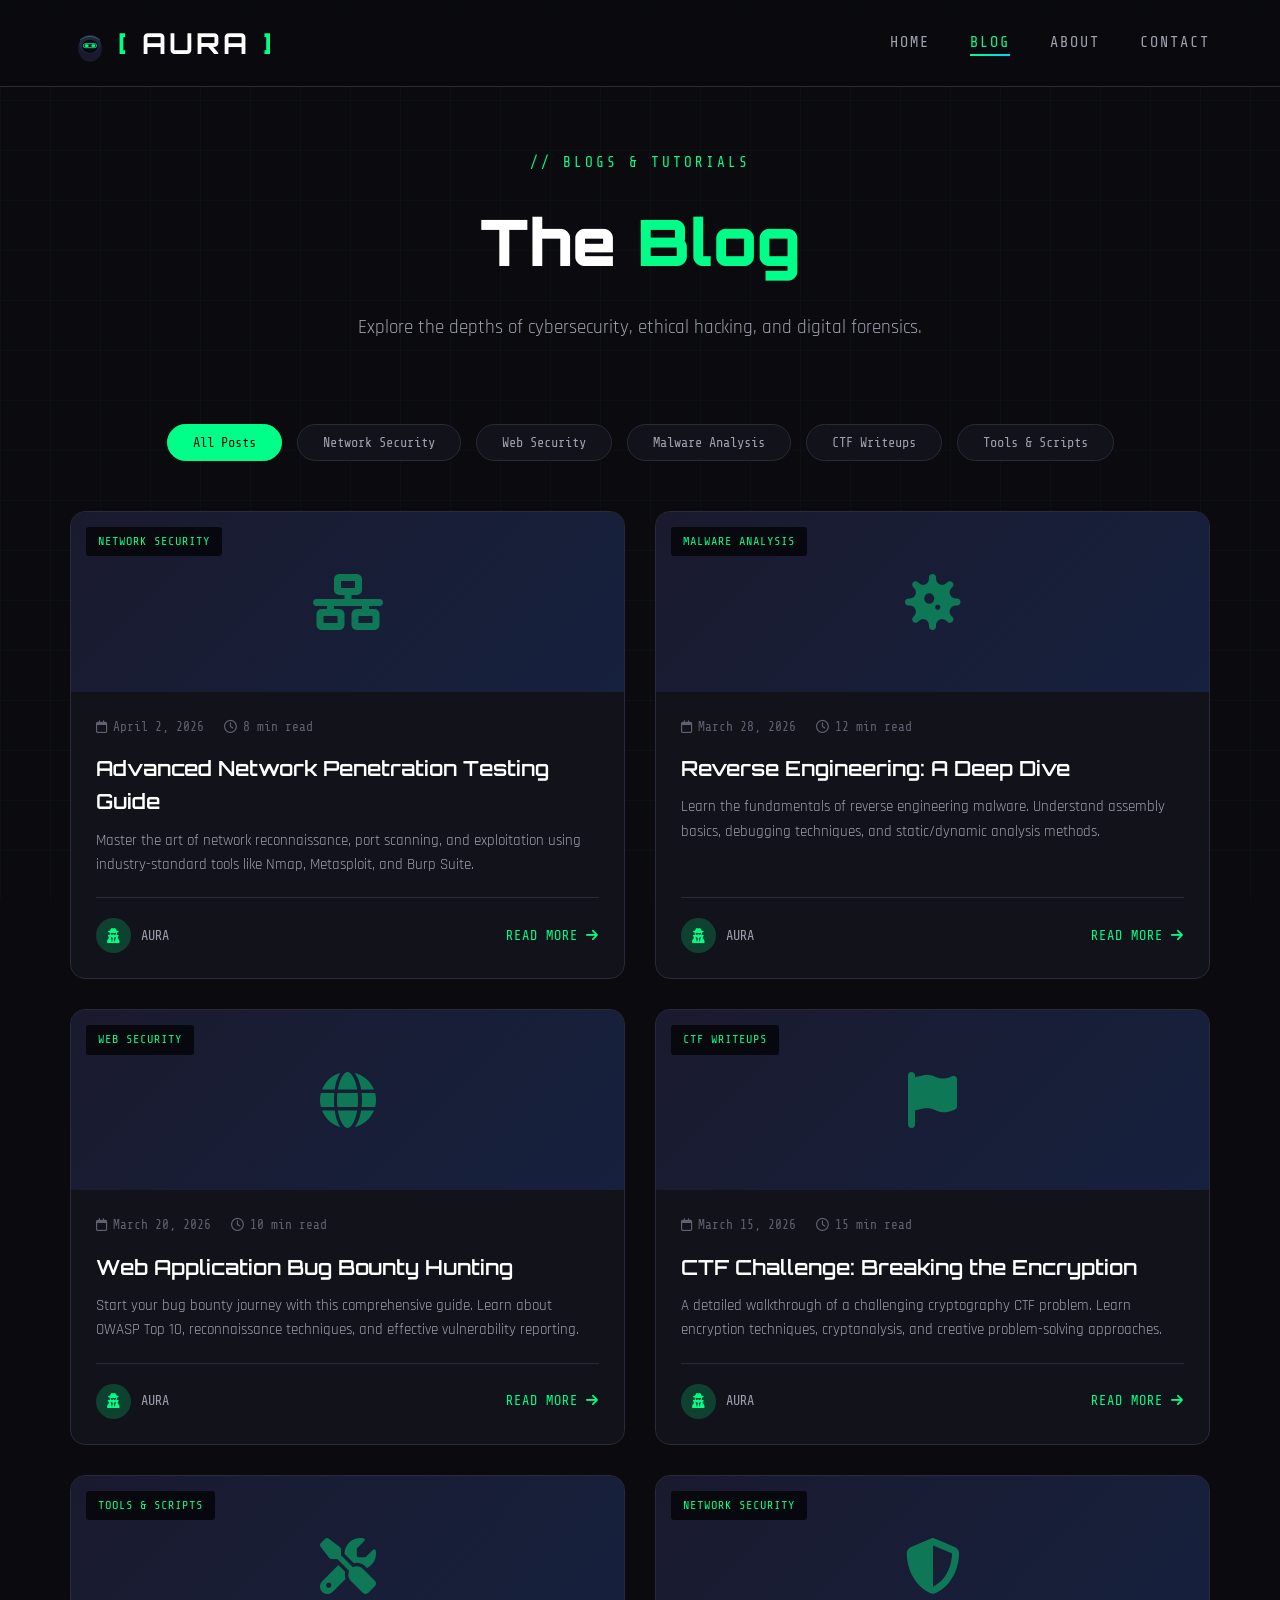
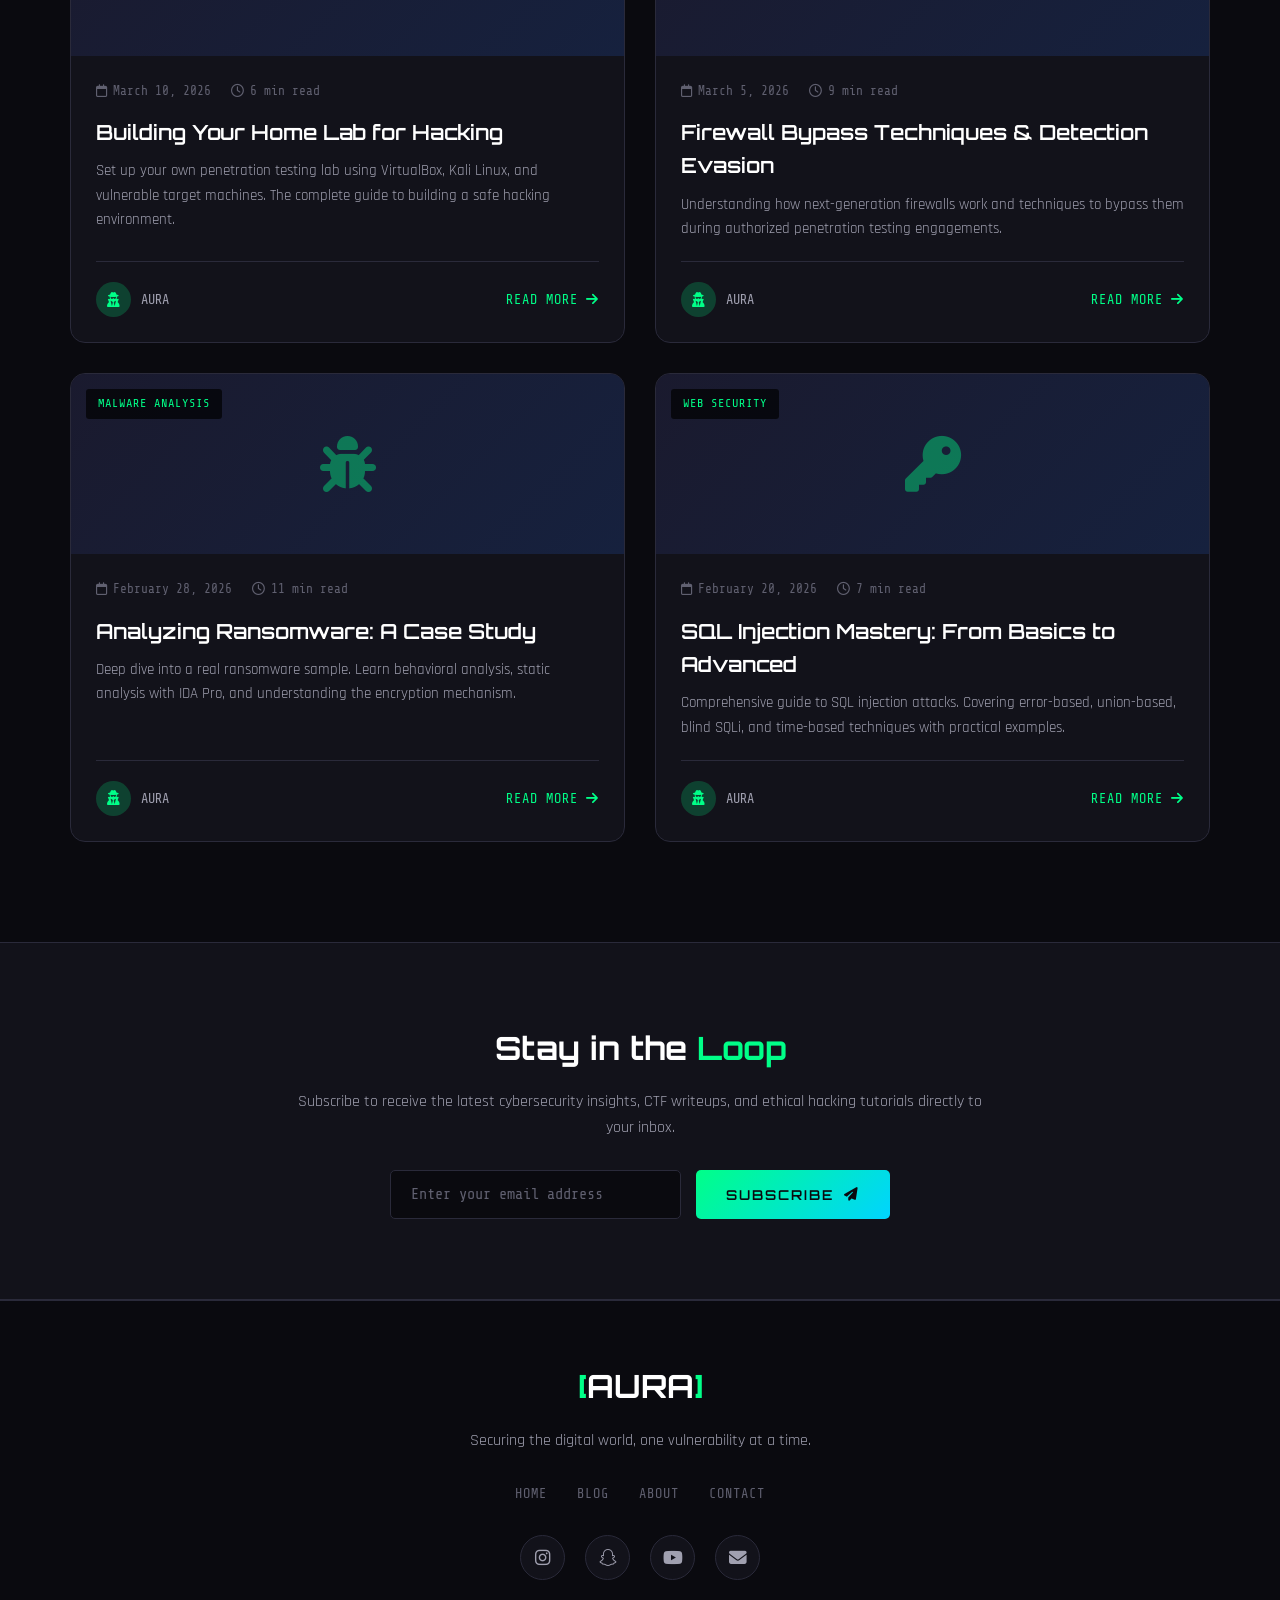
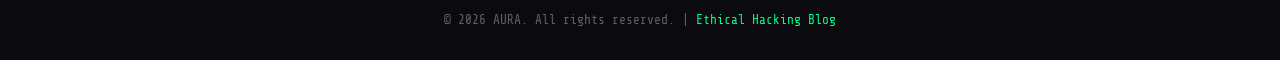
==== blog.html @ 6c1c822a "Add files via upload" ====
<!DOCTYPE html>
<html lang="en">
<head>
    <meta charset="UTF-8">
    <meta name="viewport" content="width=device-width, initial-scale=1.0">
    <title>Blog | AURA - Ethical Hacker</title>
    <link rel="stylesheet" href="styles.css">
    <link href="https://fonts.googleapis.com/css2?family=Orbitron:wght@400;500;700;900&family=Share+Tech+Mono&family=Rajdhani:wght@300;400;500;600;700&display=swap" rel="stylesheet">
    <link rel="stylesheet" href="https://cdnjs.cloudflare.com/ajax/libs/font-awesome/6.4.0/css/all.min.css">
</head>
<body>
    <!-- Animated Background -->
    <div class="matrix-bg" id="matrixBg"></div>
    <div class="grid-overlay"></div>

    <!-- Navigation -->
    <nav class="navbar">
        <div class="nav-container">
            <a href="index.html" class="logo">
                <div class="logo-cartoon">
                    <svg class="hacker-cartoon-logo" viewBox="0 0 60 60" xmlns="http://www.w3.org/2000/svg">
                        <ellipse cx="30" cy="38" rx="18" ry="20" fill="#1a1a2e"/>
                        <ellipse cx="30" cy="32" rx="16" ry="14" fill="#252540"/>
                        <ellipse cx="30" cy="35" rx="12" ry="10" fill="#0a0a15"/>
                        <ellipse cx="25" cy="34" rx="3" ry="2" fill="#00ff88" class="glow-eye"/>
                        <ellipse cx="35" cy="34" rx="3" ry="2" fill="#00ff88" class="glow-eye"/>
                        <rect x="20" y="31" width="20" height="6" rx="3" fill="none" stroke="#00ff88" stroke-width="1.5" opacity="0.8"/>
                        <path d="M15 25 Q30 15 45 25" stroke="#00ff88" stroke-width="1" fill="none" opacity="0.5"/>
                    </svg>
                </div>
                <span class="logo-bracket">[</span>
                <span class="logo-text">AURA</span>
                <span class="logo-bracket">]</span>
            </a>
            <ul class="nav-links">
                <li><a href="index.html">Home</a></li>
                <li><a href="blog.html" class="active">Blog</a></li>
                <li><a href="index.html#about">About</a></li>
                <li><a href="index.html#contact">Contact</a></li>
            </ul>
            <div class="nav-toggle">
                <span></span>
                <span></span>
                <span></span>
            </div>
        </div>
    </nav>

    <!-- Blog Hero -->
    <section class="blog-hero">
        <div class="blog-hero-content">
            <span class="blog-hero-tag">// BLOGS & TUTORIALS</span>
            <h1 class="blog-hero-title">The <span class="highlight">Blog</span></h1>
            <p class="blog-hero-subtitle">Explore the depths of cybersecurity, ethical hacking, and digital forensics.</p>
        </div>
    </section>

    <!-- Blog Filter -->
    <section class="blog-filter">
        <div class="filter-container">
            <button class="filter-btn active" data-filter="all">All Posts</button>
            <button class="filter-btn" data-filter="network">Network Security</button>
            <button class="filter-btn" data-filter="web">Web Security</button>
            <button class="filter-btn" data-filter="malware">Malware Analysis</button>
            <button class="filter-btn" data-filter="ctf">CTF Writeups</button>
            <button class="filter-btn" data-filter="tools">Tools & Scripts</button>
        </div>
    </section>

    <!-- Blog Posts -->
    <section class="blog-posts">
        <div class="posts-container">

            <!-- Post 1 -->
            <article class="blog-card" data-category="network">
                <div class="blog-card-image">
                    <div class="blog-card-overlay"></div>
                    <i class="fas fa-network-wired"></i>
                    <span class="blog-card-category">Network Security</span>
                </div>
                <div class="blog-card-content">
                    <div class="blog-card-meta">
                        <span><i class="far fa-calendar"></i> April 2, 2026</span>
                        <span><i class="far fa-clock"></i> 8 min read</span>
                    </div>
                    <h2 class="blog-card-title">Advanced Network Penetration Testing Guide</h2>
                    <p class="blog-card-excerpt">Master the art of network reconnaissance, port scanning, and exploitation using industry-standard tools like Nmap, Metasploit, and Burp Suite.</p>
                    <div class="blog-card-footer">
                        <div class="blog-card-author">
                            <div class="author-avatar"><i class="fas fa-user-secret"></i></div>
                            <span>AURA</span>
                        </div>
                        <a href="#" class="blog-card-read">Read More <i class="fas fa-arrow-right"></i></a>
                    </div>
                </div>
            </article>

            <!-- Post 2 -->
            <article class="blog-card" data-category="malware">
                <div class="blog-card-image">
                    <div class="blog-card-overlay"></div>
                    <i class="fas fa-virus"></i>
                    <span class="blog-card-category">Malware Analysis</span>
                </div>
                <div class="blog-card-content">
                    <div class="blog-card-meta">
                        <span><i class="far fa-calendar"></i> March 28, 2026</span>
                        <span><i class="far fa-clock"></i> 12 min read</span>
                    </div>
                    <h2 class="blog-card-title">Reverse Engineering: A Deep Dive</h2>
                    <p class="blog-card-excerpt">Learn the fundamentals of reverse engineering malware. Understand assembly basics, debugging techniques, and static/dynamic analysis methods.</p>
                    <div class="blog-card-footer">
                        <div class="blog-card-author">
                            <div class="author-avatar"><i class="fas fa-user-secret"></i></div>
                            <span>AURA</span>
                        </div>
                        <a href="#" class="blog-card-read">Read More <i class="fas fa-arrow-right"></i></a>
                    </div>
                </div>
            </article>

            <!-- Post 3 -->
            <article class="blog-card" data-category="web">
                <div class="blog-card-image">
                    <div class="blog-card-overlay"></div>
                    <i class="fas fa-globe"></i>
                    <span class="blog-card-category">Web Security</span>
                </div>
                <div class="blog-card-content">
                    <div class="blog-card-meta">
                        <span><i class="far fa-calendar"></i> March 20, 2026</span>
                        <span><i class="far fa-clock"></i> 10 min read</span>
                    </div>
                    <h2 class="blog-card-title">Web Application Bug Bounty Hunting</h2>
                    <p class="blog-card-excerpt">Start your bug bounty journey with this comprehensive guide. Learn about OWASP Top 10, reconnaissance techniques, and effective vulnerability reporting.</p>
                    <div class="blog-card-footer">
                        <div class="blog-card-author">
                            <div class="author-avatar"><i class="fas fa-user-secret"></i></div>
                            <span>AURA</span>
                        </div>
                        <a href="#" class="blog-card-read">Read More <i class="fas fa-arrow-right"></i></a>
                    </div>
                </div>
            </article>

            <!-- Post 4 -->
            <article class="blog-card" data-category="ctf">
                <div class="blog-card-image">
                    <div class="blog-card-overlay"></div>
                    <i class="fas fa-flag"></i>
                    <span class="blog-card-category">CTF Writeups</span>
                </div>
                <div class="blog-card-content">
                    <div class="blog-card-meta">
                        <span><i class="far fa-calendar"></i> March 15, 2026</span>
                        <span><i class="far fa-clock"></i> 15 min read</span>
                    </div>
                    <h2 class="blog-card-title">CTF Challenge: Breaking the Encryption</h2>
                    <p class="blog-card-excerpt">A detailed walkthrough of a challenging cryptography CTF problem. Learn encryption techniques, cryptanalysis, and creative problem-solving approaches.</p>
                    <div class="blog-card-footer">
                        <div class="blog-card-author">
                            <div class="author-avatar"><i class="fas fa-user-secret"></i></div>
                            <span>AURA</span>
                        </div>
                        <a href="#" class="blog-card-read">Read More <i class="fas fa-arrow-right"></i></a>
                    </div>
                </div>
            </article>

            <!-- Post 5 -->
            <article class="blog-card" data-category="tools">
                <div class="blog-card-image">
                    <div class="blog-card-overlay"></div>
                    <i class="fas fa-tools"></i>
                    <span class="blog-card-category">Tools & Scripts</span>
                </div>
                <div class="blog-card-content">
                    <div class="blog-card-meta">
                        <span><i class="far fa-calendar"></i> March 10, 2026</span>
                        <span><i class="far fa-clock"></i> 6 min read</span>
                    </div>
                    <h2 class="blog-card-title">Building Your Home Lab for Hacking</h2>
                    <p class="blog-card-excerpt">Set up your own penetration testing lab using VirtualBox, Kali Linux, and vulnerable target machines. The complete guide to building a safe hacking environment.</p>
                    <div class="blog-card-footer">
                        <div class="blog-card-author">
                            <div class="author-avatar"><i class="fas fa-user-secret"></i></div>
                            <span>AURA</span>
                        </div>
                        <a href="#" class="blog-card-read">Read More <i class="fas fa-arrow-right"></i></a>
                    </div>
                </div>
            </article>

            <!-- Post 6 -->
            <article class="blog-card" data-category="network">
                <div class="blog-card-image">
                    <div class="blog-card-overlay"></div>
                    <i class="fas fa-shield-halved"></i>
                    <span class="blog-card-category">Network Security</span>
                </div>
                <div class="blog-card-content">
                    <div class="blog-card-meta">
                        <span><i class="far fa-calendar"></i> March 5, 2026</span>
                        <span><i class="far fa-clock"></i> 9 min read</span>
                    </div>
                    <h2 class="blog-card-title">Firewall Bypass Techniques & Detection Evasion</h2>
                    <p class="blog-card-excerpt">Understanding how next-generation firewalls work and techniques to bypass them during authorized penetration testing engagements.</p>
                    <div class="blog-card-footer">
                        <div class="blog-card-author">
                            <div class="author-avatar"><i class="fas fa-user-secret"></i></div>
                            <span>AURA</span>
                        </div>
                        <a href="#" class="blog-card-read">Read More <i class="fas fa-arrow-right"></i></a>
                    </div>
                </div>
            </article>

            <!-- Post 7 -->
            <article class="blog-card" data-category="malware">
                <div class="blog-card-image">
                    <div class="blog-card-overlay"></div>
                    <i class="fas fa-bug"></i>
                    <span class="blog-card-category">Malware Analysis</span>
                </div>
                <div class="blog-card-content">
                    <div class="blog-card-meta">
                        <span><i class="far fa-calendar"></i> February 28, 2026</span>
                        <span><i class="far fa-clock"></i> 11 min read</span>
                    </div>
                    <h2 class="blog-card-title">Analyzing Ransomware: A Case Study</h2>
                    <p class="blog-card-excerpt">Deep dive into a real ransomware sample. Learn behavioral analysis, static analysis with IDA Pro, and understanding the encryption mechanism.</p>
                    <div class="blog-card-footer">
                        <div class="blog-card-author">
                            <div class="author-avatar"><i class="fas fa-user-secret"></i></div>
                            <span>AURA</span>
                        </div>
                        <a href="#" class="blog-card-read">Read More <i class="fas fa-arrow-right"></i></a>
                    </div>
                </div>
            </article>

            <!-- Post 8 -->
            <article class="blog-card" data-category="web">
                <div class="blog-card-image">
                    <div class="blog-card-overlay"></div>
                    <i class="fas fa-key"></i>
                    <span class="blog-card-category">Web Security</span>
                </div>
                <div class="blog-card-content">
                    <div class="blog-card-meta">
                        <span><i class="far fa-calendar"></i> February 20, 2026</span>
                        <span><i class="far fa-clock"></i> 7 min read</span>
                    </div>
                    <h2 class="blog-card-title">SQL Injection Mastery: From Basics to Advanced</h2>
                    <p class="blog-card-excerpt">Comprehensive guide to SQL injection attacks. Covering error-based, union-based, blind SQLi, and time-based techniques with practical examples.</p>
                    <div class="blog-card-footer">
                        <div class="blog-card-author">
                            <div class="author-avatar"><i class="fas fa-user-secret"></i></div>
                            <span>AURA</span>
                        </div>
                        <a href="#" class="blog-card-read">Read More <i class="fas fa-arrow-right"></i></a>
                    </div>
                </div>
            </article>

        </div>
    </section>

    <!-- Newsletter -->
    <section class="newsletter">
        <div class="newsletter-container">
            <div class="newsletter-content">
                <h2 class="newsletter-title">Stay in the <span class="highlight">Loop</span></h2>
                <p class="newsletter-text">Subscribe to receive the latest cybersecurity insights, CTF writeups, and ethical hacking tutorials directly to your inbox.</p>
            </div>
            <form class="newsletter-form">
                <input type="email" placeholder="Enter your email address" class="newsletter-input">
                <button type="submit" class="newsletter-btn">
                    <span>Subscribe</span>
                    <i class="fas fa-paper-plane"></i>
                </button>
            </form>
        </div>
    </section>

    <!-- Footer -->
    <footer class="footer">
        <div class="footer-content">
            <div class="footer-logo">
                <span class="logo-bracket">[</span>AURA<span class="logo-bracket">]</span>
            </div>
            <p class="footer-text">Securing the digital world, one vulnerability at a time.</p>
            <div class="footer-links">
                <a href="index.html">Home</a>
                <a href="blog.html">Blog</a>
                <a href="index.html#about">About</a>
                <a href="index.html#contact">Contact</a>
            </div>
            <div class="footer-social">
                <a href="https://instagram.com/gourav_kanaut" target="_blank"><i class="fab fa-instagram"></i></a>
                <a href="https://snapchat.com/add/gourav_bajwa05" target="_blank"><i class="fab fa-snapchat-ghost"></i></a>
                <a href="#"><i class="fab fa-youtube"></i></a>
                <a href="mailto:gouravharmilap@gmail.com"><i class="fas fa-envelope"></i></a>
            </div>
            <p class="footer-copy">&copy; 2026 AURA. All rights reserved. | <span class="highlight">Ethical Hacking Blog</span></p>
        </div>
    </footer>

    <script src="script.js"></script>
</body>
</html>
---- styles.css ----
/* ==========================================
   AURA - Ethical Hacker Blog Styles
   ========================================== */

/* CSS Variables */
:root {
    --primary: #00ff88;
    --primary-dark: #00cc6a;
    --secondary: #ff0055;
    --accent: #00d4ff;
    --bg-dark: #0a0a0f;
    --bg-card: #12121a;
    --bg-card-hover: #1a1a25;
    --text-primary: #ffffff;
    --text-secondary: #a0a0b0;
    --text-muted: #606070;
    --border-color: #2a2a3a;
    --gradient-primary: linear-gradient(135deg, #00ff88, #00d4ff);
    --gradient-secondary: linear-gradient(135deg, #ff0055, #ff8800);
    --shadow-glow: 0 0 30px rgba(0, 255, 136, 0.3);
    --font-display: 'Orbitron', sans-serif;
    --font-mono: 'Share Tech Mono', monospace;
    --font-body: 'Rajdhani', sans-serif;
}

/* Reset & Base */
* {
    margin: 0;
    padding: 0;
    box-sizing: border-box;
}

html {
    scroll-behavior: smooth;
}

body {
    font-family: var(--font-body);
    background-color: var(--bg-dark);
    color: var(--text-primary);
    line-height: 1.6;
    overflow-x: hidden;
}

a {
    text-decoration: none;
    color: inherit;
    transition: all 0.3s ease;
}

ul {
    list-style: none;
}

img {
    max-width: 100%;
}

/* Matrix Background Animation */
.matrix-bg {
    position: fixed;
    top: 0;
    left: 0;
    width: 100%;
    height: 100%;
    z-index: -2;
    background: var(--bg-dark);
    overflow: hidden;
}

.matrix-bg canvas {
    display: block;
    opacity: 0.15;
}

.grid-overlay {
    position: fixed;
    top: 0;
    left: 0;
    width: 100%;
    height: 100%;
    z-index: -1;
    background-image:
        linear-gradient(rgba(0, 255, 136, 0.03) 1px, transparent 1px),
        linear-gradient(90deg, rgba(0, 255, 136, 0.03) 1px, transparent 1px);
    background-size: 50px 50px;
    pointer-events: none;
}

/* Navigation */
.navbar {
    position: fixed;
    top: 0;
    left: 0;
    width: 100%;
    z-index: 1000;
    padding: 20px 0;
    background: rgba(10, 10, 15, 0.9);
    backdrop-filter: blur(10px);
    border-bottom: 1px solid var(--border-color);
    transition: all 0.3s ease;
}

.navbar.scrolled {
    padding: 15px 0;
    background: rgba(10, 10, 15, 0.95);
}

.nav-container {
    max-width: 1200px;
    margin: 0 auto;
    padding: 0 30px;
    display: flex;
    justify-content: space-between;
    align-items: center;
}

.logo {
    font-family: var(--font-display);
    font-size: 1.8rem;
    font-weight: 700;
    letter-spacing: 3px;
    display: flex;
    align-items: center;
    gap: 8px;
}

.logo-cartoon {
    width: 40px;
    height: 40px;
    display: flex;
    align-items: center;
    justify-content: center;
}

.hacker-cartoon-logo {
    width: 100%;
    height: 100%;
}

.glow-eye {
    animation: glow-pulse 2s ease-in-out infinite;
}

@keyframes glow-pulse {
    0%, 100% { opacity: 1; filter: drop-shadow(0 0 3px #00ff88); }
    50% { opacity: 0.6; filter: drop-shadow(0 0 8px #00ff88); }
}

.logo-bracket {
    color: var(--primary);
}

.logo-text {
    color: var(--text-primary);
    margin: 0 5px;
}

.nav-links {
    display: flex;
    gap: 40px;
}

.nav-links a {
    font-family: var(--font-mono);
    font-size: 0.95rem;
    color: var(--text-secondary);
    text-transform: uppercase;
    letter-spacing: 2px;
    position: relative;
}

.nav-links a::after {
    content: '';
    position: absolute;
    bottom: -5px;
    left: 0;
    width: 0;
    height: 2px;
    background: var(--gradient-primary);
    transition: width 0.3s ease;
}

.nav-links a:hover::after,
.nav-links a.active::after {
    width: 100%;
}

.nav-links a:hover,
.nav-links a.active {
    color: var(--primary);
}

.nav-toggle {
    display: none;
    flex-direction: column;
    gap: 5px;
    cursor: pointer;
    padding: 5px;
}

.nav-toggle span {
    width: 25px;
    height: 2px;
    background: var(--primary);
    transition: all 0.3s ease;
}

/* Hero Section */
.hero {
    min-height: 100vh;
    display: flex;
    align-items: center;
    justify-content: space-between;
    padding: 120px 30px 80px;
    max-width: 1200px;
    margin: 0 auto;
    gap: 60px;
}

.hero-content {
    flex: 1;
    max-width: 600px;
}

.glitch-wrapper {
    position: relative;
    display: inline-block;
}

.glitch {
    font-family: var(--font-display);
    font-size: 6rem;
    font-weight: 900;
    letter-spacing: 10px;
    color: var(--text-primary);
    position: relative;
    text-shadow: var(--shadow-glow);
}

.glitch-wrapper {
    position: relative;
    display: inline-block;
}

/* Floating Hacker Doll */
.floating-hacker {
    position: fixed;
    width: 80px;
    height: 120px;
    z-index: 100;
    animation: float 3s ease-in-out infinite;
    cursor: pointer;
    filter: drop-shadow(0 0 15px rgba(0, 255, 136, 0.5));
    pointer-events: none;
}

.floating-hacker svg {
    width: 100%;
    height: 100%;
}

/* Corner Hacker Doll */
.corner-hacker {
    position: fixed;
    bottom: 20px;
    right: 20px;
    width: 100px;
    height: 140px;
    z-index: 999;
    filter: drop-shadow(0 0 20px rgba(0, 255, 136, 0.6));
    transition: transform 0.3s ease;
}

.corner-hacker svg {
    width: 100%;
    height: 100%;
}

.hacker-eyes {
    transition: transform 0.05s linear;
}

@keyframes float {
    0%, 100% { transform: translateX(-50%) translateY(0); }
    50% { transform: translateX(-50%) translateY(-15px); }
}

.hacker-eye {
    animation: glow-pulse 1.5s ease-in-out infinite;
}

@keyframes glow-pulse {
    0%, 100% { opacity: 1; filter: drop-shadow(0 0 5px #00ff88); }
    50% { opacity: 0.5; filter: drop-shadow(0 0 15px #00ff88); }
}

.glitch::before,
.glitch::after {
    content: attr(data-text);
    position: absolute;
    top: 0;
    left: 0;
    width: 100%;
    height: 100%;
}

.glitch::before {
    animation: glitch-1 2s infinite linear alternate-reverse;
    color: var(--secondary);
    clip-path: polygon(0 0, 100% 0, 100% 35%, 0 35%);
}

.glitch::after {
    animation: glitch-2 3s infinite linear alternate-reverse;
    color: var(--accent);
    clip-path: polygon(0 65%, 100% 65%, 100% 100%, 0 100%);
}

@keyframes glitch-1 {
    0%, 100% { transform: translate(0); }
    20% { transform: translate(-3px, 3px); }
    40% { transform: translate(-3px, -3px); }
    60% { transform: translate(3px, 3px); }
    80% { transform: translate(3px, -3px); }
}

@keyframes glitch-2 {
    0%, 100% { transform: translate(0); }
    20% { transform: translate(3px, -3px); }
    40% { transform: translate(3px, 3px); }
    60% { transform: translate(-3px, -3px); }
    80% { transform: translate(-3px, 3px); }
}

.hero-subtitle {
    font-family: var(--font-mono);
    font-size: 1.2rem;
    color: var(--primary);
    margin: 20px 0;
}

.terminal-type {
    display: inline-block;
    overflow: hidden;
    white-space: nowrap;
    animation: type 3s steps(30) forwards;
    border-right: 3px solid var(--primary);
}

@keyframes type {
    from { width: 0; }
    to { width: 100%; }
}

.hero-tagline {
    display: flex;
    flex-wrap: wrap;
    gap: 15px;
    margin: 30px 0;
}

.tag-line {
    display: flex;
    align-items: center;
    gap: 8px;
    padding: 8px 16px;
    background: rgba(0, 255, 136, 0.1);
    border: 1px solid rgba(0, 255, 136, 0.3);
    border-radius: 5px;
    font-family: var(--font-mono);
    font-size: 0.85rem;
    color: var(--primary);
}

.tag-line i {
    font-size: 0.9rem;
}

.hero-buttons {
    display: flex;
    gap: 20px;
    margin-top: 40px;
}

.btn {
    display: inline-flex;
    align-items: center;
    gap: 10px;
    padding: 14px 30px;
    font-family: var(--font-display);
    font-size: 0.9rem;
    font-weight: 600;
    text-transform: uppercase;
    letter-spacing: 2px;
    border: none;
    border-radius: 5px;
    cursor: pointer;
    transition: all 0.3s ease;
    position: relative;
    overflow: hidden;
}

.btn::before {
    content: '';
    position: absolute;
    top: 0;
    left: -100%;
    width: 100%;
    height: 100%;
    background: linear-gradient(90deg, transparent, rgba(255, 255, 255, 0.2), transparent);
    transition: left 0.5s ease;
}

.btn:hover::before {
    left: 100%;
}

.btn-primary {
    background: var(--gradient-primary);
    color: var(--bg-dark);
}

.btn-primary:hover {
    box-shadow: 0 0 30px rgba(0, 255, 136, 0.5);
    transform: translateY(-3px);
}

.btn-secondary {
    background: transparent;
    color: var(--text-primary);
    border: 2px solid var(--border-color);
}

.btn-secondary:hover {
    border-color: var(--primary);
    color: var(--primary);
}

/* Code Window */
.hero-visual {
    flex: 1;
    max-width: 500px;
}

.code-window {
    background: var(--bg-card);
    border-radius: 10px;
    border: 1px solid var(--border-color);
    overflow: hidden;
    box-shadow: var(--shadow-glow);
}

.window-header {
    display: flex;
    align-items: center;
    gap: 10px;
    padding: 12px 15px;
    background: rgba(0, 0, 0, 0.3);
    border-bottom: 1px solid var(--border-color);
}

.window-dot {
    width: 12px;
    height: 12px;
    border-radius: 50%;
}

.window-dot.red { background: #ff5f56; }
.window-dot.yellow { background: #ffbd2e; }
.window-dot.green { background: #27c93f; }

.window-title {
    margin-left: auto;
    font-family: var(--font-mono);
    font-size: 0.8rem;
    color: var(--text-muted);
}

.window-content {
    padding: 20px;
    font-family: var(--font-mono);
    font-size: 0.9rem;
    line-height: 1.8;
}

.code-line {
    margin: 5px 0;
}

.code-comment { color: #6a9955; }
.code-keyword { color: #c586c0; }
.code-var { color: #4ec9b0; }
.code-string { color: #ce9178; }
.code-function { color: #dcdcaa; }

.cursor-blink {
    display: inline-block;
    animation: blink 1s infinite;
    color: var(--primary);
}

@keyframes blink {
    0%, 50% { opacity: 1; }
    51%, 100% { opacity: 0; }
}

/* Section Styling */
.section-header {
    text-align: center;
    margin-bottom: 60px;
}

.section-tag {
    font-family: var(--font-mono);
    font-size: 0.9rem;
    color: var(--primary);
    letter-spacing: 3px;
}

.section-title {
    font-family: var(--font-display);
    font-size: 2.5rem;
    font-weight: 700;
    margin-top: 10px;
}

.highlight {
    color: var(--primary);
}

/* About Section */
.about {
    padding: 100px 30px;
    max-width: 1200px;
    margin: 0 auto;
}

.about-content {
    display: grid;
    grid-template-columns: 1fr 1fr;
    gap: 60px;
    align-items: center;
}

.about-text p {
    font-size: 1.1rem;
    color: var(--text-secondary);
    margin-bottom: 20px;
    line-height: 1.8;
}

.about-text strong {
    color: var(--primary);
}

.about-stats {
    display: flex;
    gap: 40px;
    margin-top: 40px;
}

.stat-item {
    text-align: center;
}

.stat-number {
    font-family: var(--font-display);
    font-size: 2.5rem;
    font-weight: 700;
    color: var(--primary);
    display: block;
}

.stat-label {
    font-family: var(--font-mono);
    font-size: 0.8rem;
    color: var(--text-muted);
    text-transform: uppercase;
    letter-spacing: 2px;
}

.profile-card {
    background: var(--bg-card);
    border: 1px solid var(--border-color);
    border-radius: 15px;
    padding: 40px;
    text-align: center;
    position: relative;
    overflow: hidden;
}

.profile-card::before {
    content: '';
    position: absolute;
    top: 0;
    left: 0;
    width: 100%;
    height: 3px;
    background: var(--gradient-primary);
}

.profile-image-wrapper {
    width: 120px;
    height: 120px;
    margin: 0 auto 20px;
    border-radius: 50%;
    overflow: hidden;
    border: 3px solid var(--primary);
    box-shadow: 0 0 30px rgba(0, 255, 136, 0.3);
}

.profile-image {
    width: 100%;
    height: 100%;
    object-fit: cover;
}

.profile-card h3 {
    font-family: var(--font-display);
    font-size: 1.5rem;
    margin-bottom: 5px;
}

.profile-role {
    font-family: var(--font-mono);
    color: var(--text-muted);
    margin-bottom: 20px;
}

.profile-badge {
    display: inline-flex;
    align-items: center;
    gap: 8px;
    padding: 8px 16px;
    background: rgba(0, 255, 136, 0.1);
    border-radius: 20px;
    font-size: 0.85rem;
    color: var(--primary);
}

/* Featured Posts */
.featured {
    padding: 100px 30px;
    max-width: 1200px;
    margin: 0 auto;
}

.posts-grid {
    display: grid;
    grid-template-columns: repeat(3, 1fr);
    gap: 30px;
}

.post-card {
    background: var(--bg-card);
    border: 1px solid var(--border-color);
    border-radius: 15px;
    overflow: hidden;
    transition: all 0.3s ease;
}

.post-card:hover {
    transform: translateY(-10px);
    border-color: var(--primary);
    box-shadow: var(--shadow-glow);
}

.post-image {
    height: 200px;
    background: linear-gradient(135deg, #1a1a2e, #16213e);
    display: flex;
    align-items: center;
    justify-content: center;
    position: relative;
    overflow: hidden;
}

.post-overlay {
    position: absolute;
    top: 15px;
    left: 15px;
}

.post-category {
    padding: 5px 12px;
    background: rgba(0, 0, 0, 0.7);
    border-radius: 3px;
    font-family: var(--font-mono);
    font-size: 0.75rem;
    color: var(--primary);
    text-transform: uppercase;
    letter-spacing: 1px;
}

.post-icon {
    font-size: 4rem;
    color: var(--primary);
    opacity: 0.3;
    transition: all 0.3s ease;
}

.post-card:hover .post-icon {
    opacity: 0.6;
    transform: scale(1.1);
}

.post-content {
    padding: 25px;
}

.post-meta {
    display: flex;
    gap: 20px;
    margin-bottom: 15px;
}

.post-meta span {
    display: flex;
    align-items: center;
    gap: 6px;
    font-family: var(--font-mono);
    font-size: 0.8rem;
    color: var(--text-muted);
}

.post-title {
    font-family: var(--font-display);
    font-size: 1.2rem;
    font-weight: 600;
    margin-bottom: 10px;
    transition: color 0.3s ease;
}

.post-card:hover .post-title {
    color: var(--primary);
}

.post-excerpt {
    font-size: 0.95rem;
    color: var(--text-secondary);
    margin-bottom: 20px;
    line-height: 1.6;
}

.post-link {
    display: inline-flex;
    align-items: center;
    gap: 8px;
    font-family: var(--font-mono);
    font-size: 0.85rem;
    color: var(--primary);
    text-transform: uppercase;
    letter-spacing: 1px;
}

.post-link i {
    transition: transform 0.3s ease;
}

.post-link:hover i {
    transform: translateX(5px);
}

.section-cta {
    text-align: center;
    margin-top: 50px;
}

/* Social Media Section */
.social {
    padding: 100px 30px;
    max-width: 1200px;
    margin: 0 auto;
}

.social-grid {
    display: grid;
    grid-template-columns: repeat(2, 1fr);
    gap: 20px;
}

.social-card {
    display: flex;
    align-items: center;
    gap: 20px;
    padding: 25px;
    background: var(--bg-card);
    border: 1px solid var(--border-color);
    border-radius: 12px;
    transition: all 0.3s ease;
    position: relative;
    overflow: hidden;
}

.social-card::before {
    content: '';
    position: absolute;
    top: 0;
    left: 0;
    width: 4px;
    height: 100%;
    transition: all 0.3s ease;
}

.social-card.instagram::before { background: linear-gradient(180deg, #f09433, #e6683c, #dc2743, #cc2366, #bc1888); }
.social-card.snapchat::before { background: linear-gradient(180deg, #fffc00, #fffa37); }
.social-card.youtube::before { background: #ff0000; }
.social-card.github::before { background: #333; }
.social-card.email::before { background: linear-gradient(180deg, #00ff88, #00d4ff); }

.social-card.disabled {
    opacity: 0.5;
    cursor: not-allowed;
}

.social-card.disabled:hover {
    transform: none;
    border-color: var(--border-color);
}

.social-card.disabled .social-arrow {
    color: var(--text-muted);
}

.social-card:hover {
    transform: translateX(10px);
    border-color: var(--text-muted);
}

.social-icon {
    width: 60px;
    height: 60px;
    display: flex;
    align-items: center;
    justify-content: center;
    border-radius: 12px;
    font-size: 1.8rem;
    transition: all 0.3s ease;
}

.social-card.instagram .social-icon { background: rgba(225, 48, 108, 0.2); color: #e6683c; }
.social-card.snapchat .social-icon { background: rgba(255, 252, 0, 0.2); color: #fffc00; }
.social-card.youtube .social-icon { background: rgba(255, 0, 0, 0.2); color: #ff0000; }
.social-card.github .social-icon { background: rgba(255, 255, 255, 0.1); color: #fff; }

.social-info h3 {
    font-family: var(--font-display);
    font-size: 1.1rem;
    margin-bottom: 5px;
}

.social-info p {
    font-family: var(--font-mono);
    font-size: 0.85rem;
    color: var(--text-muted);
}

.social-arrow {
    margin-left: auto;
    color: var(--text-muted);
    transition: all 0.3s ease;
}

.social-card:hover .social-arrow {
    color: var(--primary);
    transform: translateX(5px);
}

/* Footer */
.footer {
    padding: 60px 30px 30px;
    border-top: 1px solid var(--border-color);
    text-align: center;
}

.footer-content {
    max-width: 800px;
    margin: 0 auto;
}

.footer-logo {
    font-family: var(--font-display);
    font-size: 2rem;
    font-weight: 700;
    margin-bottom: 15px;
}

.footer-text {
    font-size: 1rem;
    color: var(--text-secondary);
    margin-bottom: 30px;
}

.footer-links {
    display: flex;
    justify-content: center;
    gap: 30px;
    margin-bottom: 30px;
}

.footer-links a {
    font-family: var(--font-mono);
    font-size: 0.85rem;
    color: var(--text-muted);
    text-transform: uppercase;
    letter-spacing: 1px;
}

.footer-links a:hover {
    color: var(--primary);
}

.footer-social {
    display: flex;
    justify-content: center;
    gap: 20px;
    margin-bottom: 30px;
}

.footer-social a {
    width: 45px;
    height: 45px;
    display: flex;
    align-items: center;
    justify-content: center;
    background: var(--bg-card);
    border: 1px solid var(--border-color);
    border-radius: 50%;
    font-size: 1.1rem;
    color: var(--text-secondary);
    transition: all 0.3s ease;
}

.footer-social a:hover {
    background: var(--primary);
    border-color: var(--primary);
    color: var(--bg-dark);
    transform: translateY(-5px);
}

.footer-copy {
    font-family: var(--font-mono);
    font-size: 0.8rem;
    color: var(--text-muted);
}

/* ==========================================
   BLOG PAGE STYLES
   ========================================== */

.blog-hero {
    padding: 150px 30px 80px;
    text-align: center;
    position: relative;
}

.blog-hero-content {
    max-width: 700px;
    margin: 0 auto;
}

.blog-hero-tag {
    font-family: var(--font-mono);
    font-size: 0.9rem;
    color: var(--primary);
    letter-spacing: 3px;
}

.blog-hero-title {
    font-family: var(--font-display);
    font-size: 4rem;
    font-weight: 900;
    margin-top: 15px;
}

.blog-hero-subtitle {
    font-size: 1.2rem;
    color: var(--text-secondary);
    margin-top: 20px;
}

/* Blog Filter */
.blog-filter {
    padding: 0 30px 50px;
    max-width: 1200px;
    margin: 0 auto;
}

.filter-container {
    display: flex;
    flex-wrap: wrap;
    justify-content: center;
    gap: 15px;
}

.filter-btn {
    padding: 10px 25px;
    background: var(--bg-card);
    border: 1px solid var(--border-color);
    border-radius: 30px;
    font-family: var(--font-mono);
    font-size: 0.85rem;
    color: var(--text-secondary);
    cursor: pointer;
    transition: all 0.3s ease;
}

.filter-btn:hover,
.filter-btn.active {
    background: var(--primary);
    border-color: var(--primary);
    color: var(--bg-dark);
}

/* Blog Posts Grid */
.blog-posts {
    padding: 0 30px 100px;
    max-width: 1200px;
    margin: 0 auto;
}

.posts-container {
    display: grid;
    grid-template-columns: repeat(2, 1fr);
    gap: 30px;
}

.blog-card {
    background: var(--bg-card);
    border: 1px solid var(--border-color);
    border-radius: 15px;
    overflow: hidden;
    transition: all 0.3s ease;
    display: flex;
    flex-direction: column;
}

.blog-card:hover {
    transform: translateY(-5px);
    border-color: var(--primary);
    box-shadow: var(--shadow-glow);
}

.blog-card.hidden {
    display: none;
}

.blog-card-image {
    height: 180px;
    background: linear-gradient(135deg, #1a1a2e, #16213e);
    display: flex;
    align-items: center;
    justify-content: center;
    position: relative;
}

.blog-card-image i {
    font-size: 3.5rem;
    color: var(--primary);
    opacity: 0.4;
    transition: all 0.3s ease;
}

.blog-card:hover .blog-card-image i {
    opacity: 0.7;
    transform: scale(1.1);
}

.blog-card-overlay {
    position: absolute;
    top: 15px;
    left: 15px;
}

.blog-card-category {
    position: absolute;
    top: 15px;
    left: 15px;
    padding: 5px 12px;
    background: rgba(0, 0, 0, 0.7);
    border-radius: 3px;
    font-family: var(--font-mono);
    font-size: 0.75rem;
    color: var(--primary);
    text-transform: uppercase;
    letter-spacing: 1px;
}

.blog-card-content {
    padding: 25px;
    flex: 1;
    display: flex;
    flex-direction: column;
}

.blog-card-meta {
    display: flex;
    gap: 20px;
    margin-bottom: 15px;
}

.blog-card-meta span {
    display: flex;
    align-items: center;
    gap: 6px;
    font-family: var(--font-mono);
    font-size: 0.8rem;
    color: var(--text-muted);
}

.blog-card-title {
    font-family: var(--font-display);
    font-size: 1.3rem;
    font-weight: 600;
    margin-bottom: 10px;
    transition: color 0.3s ease;
}

.blog-card:hover .blog-card-title {
    color: var(--primary);
}

.blog-card-excerpt {
    font-size: 0.95rem;
    color: var(--text-secondary);
    line-height: 1.6;
    margin-bottom: 20px;
    flex: 1;
}

.blog-card-footer {
    display: flex;
    justify-content: space-between;
    align-items: center;
    border-top: 1px solid var(--border-color);
    padding-top: 20px;
}

.blog-card-author {
    display: flex;
    align-items: center;
    gap: 10px;
}

.author-avatar {
    width: 35px;
    height: 35px;
    background: rgba(0, 255, 136, 0.2);
    border-radius: 50%;
    display: flex;
    align-items: center;
    justify-content: center;
    color: var(--primary);
    font-size: 0.9rem;
}

.blog-card-author span {
    font-family: var(--font-mono);
    font-size: 0.85rem;
    color: var(--text-secondary);
}

.blog-card-read {
    display: flex;
    align-items: center;
    gap: 8px;
    font-family: var(--font-mono);
    font-size: 0.85rem;
    color: var(--primary);
    text-transform: uppercase;
    letter-spacing: 1px;
}

.blog-card-read i {
    transition: transform 0.3s ease;
}

.blog-card-read:hover i {
    transform: translateX(5px);
}

/* Newsletter */
.newsletter {
    padding: 80px 30px;
    background: var(--bg-card);
    border-top: 1px solid var(--border-color);
    border-bottom: 1px solid var(--border-color);
}

.newsletter-container {
    max-width: 700px;
    margin: 0 auto;
    text-align: center;
}

.newsletter-title {
    font-family: var(--font-display);
    font-size: 2rem;
    font-weight: 700;
    margin-bottom: 15px;
}

.newsletter-text {
    color: var(--text-secondary);
    margin-bottom: 30px;
}

.newsletter-form {
    display: flex;
    gap: 15px;
    max-width: 500px;
    margin: 0 auto;
}

.newsletter-input {
    flex: 1;
    padding: 15px 20px;
    background: var(--bg-dark);
    border: 1px solid var(--border-color);
    border-radius: 5px;
    font-family: var(--font-mono);
    font-size: 0.95rem;
    color: var(--text-primary);
    outline: none;
    transition: border-color 0.3s ease;
}

.newsletter-input:focus {
    border-color: var(--primary);
}

.newsletter-input::placeholder {
    color: var(--text-muted);
}

.newsletter-btn {
    padding: 15px 30px;
    background: var(--gradient-primary);
    border: none;
    border-radius: 5px;
    font-family: var(--font-display);
    font-size: 0.85rem;
    font-weight: 600;
    text-transform: uppercase;
    letter-spacing: 2px;
    color: var(--bg-dark);
    cursor: pointer;
    transition: all 0.3s ease;
    display: flex;
    align-items: center;
    gap: 10px;
}

.newsletter-btn:hover {
    box-shadow: 0 0 30px rgba(0, 255, 136, 0.5);
}

/* Animations */
@keyframes fadeIn {
    from { opacity: 0; transform: translateY(20px); }
    to { opacity: 1; transform: translateY(0); }
}

@keyframes slideIn {
    from { opacity: 0; transform: translateX(-30px); }
    to { opacity: 1; transform: translateX(0); }
}

@keyframes pulse {
    0%, 100% { box-shadow: 0 0 0 0 rgba(0, 255, 136, 0.4); }
    50% { box-shadow: 0 0 0 20px rgba(0, 255, 136, 0); }
}

.fade-in {
    animation: fadeIn 0.6s ease forwards;
}

.slide-in {
    animation: slideIn 0.6s ease forwards;
}

/* Responsive Design */
@media (max-width: 992px) {
    .hero {
        flex-direction: column;
        text-align: center;
        padding-top: 150px;
    }

    .hero-content {
        max-width: 100%;
    }

    .hero-tagline {
        justify-content: center;
    }

    .hero-buttons {
        justify-content: center;
    }

    .hero-visual {
        max-width: 100%;
    }

    .glitch {
        font-size: 4rem;
    }

    .about-content {
        grid-template-columns: 1fr;
        text-align: center;
    }

    .about-stats {
        justify-content: center;
    }

    .posts-grid {
        grid-template-columns: repeat(2, 1fr);
    }

    .social-grid {
        grid-template-columns: 1fr;
    }
}

@media (max-width: 768px) {
    .nav-links {
        display: none;
        position: absolute;
        top: 100%;
        left: 0;
        width: 100%;
        background: rgba(10, 10, 15, 0.98);
        flex-direction: column;
        padding: 30px;
        gap: 20px;
        border-bottom: 1px solid var(--border-color);
    }

    .nav-links.active {
        display: flex;
    }

    .nav-toggle {
        display: flex;
    }

    .nav-toggle.active span:nth-child(1) {
        transform: rotate(45deg) translate(5px, 5px);
    }

    .nav-toggle.active span:nth-child(2) {
        opacity: 0;
    }

    .nav-toggle.active span:nth-child(3) {
        transform: rotate(-45deg) translate(5px, -5px);
    }

    .glitch {
        font-size: 3rem;
    }

    .hero-tagline {
        flex-direction: column;
        align-items: center;
    }

    .hero-buttons {
        flex-direction: column;
        align-items: center;
    }

    .posts-grid {
        grid-template-columns: 1fr;
    }

    .posts-container {
        grid-template-columns: 1fr;
    }

    .section-title {
        font-size: 2rem;
    }

    .blog-hero-title {
        font-size: 2.5rem;
    }

    .newsletter-form {
        flex-direction: column;
    }

    .social-grid {
        grid-template-columns: 1fr;
    }

    .footer-links {
        flex-wrap: wrap;
    }
}

@media (max-width: 480px) {
    .glitch {
        font-size: 2.5rem;
    }

    .about-stats {
        flex-direction: column;
        gap: 20px;
    }

    .hero {
        padding: 120px 20px 60px;
    }

    .code-window {
        display: none;
    }
}
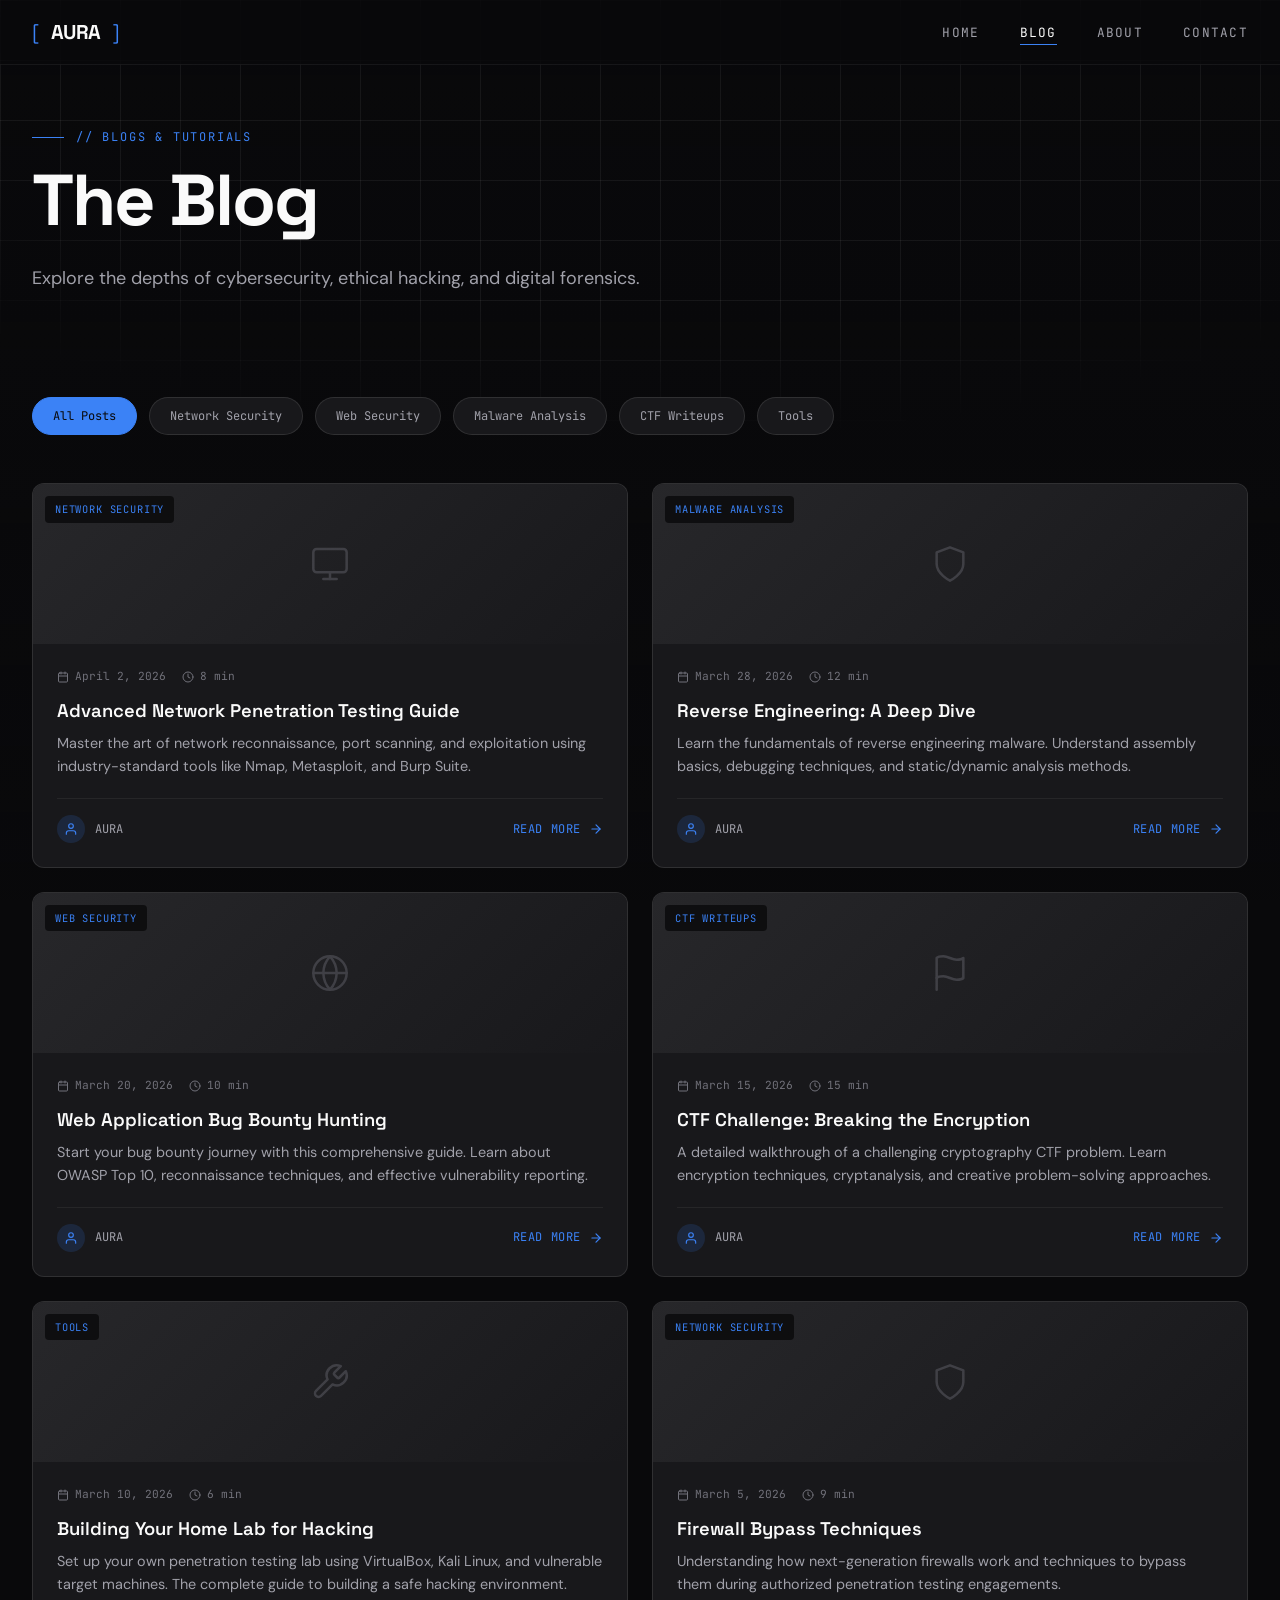
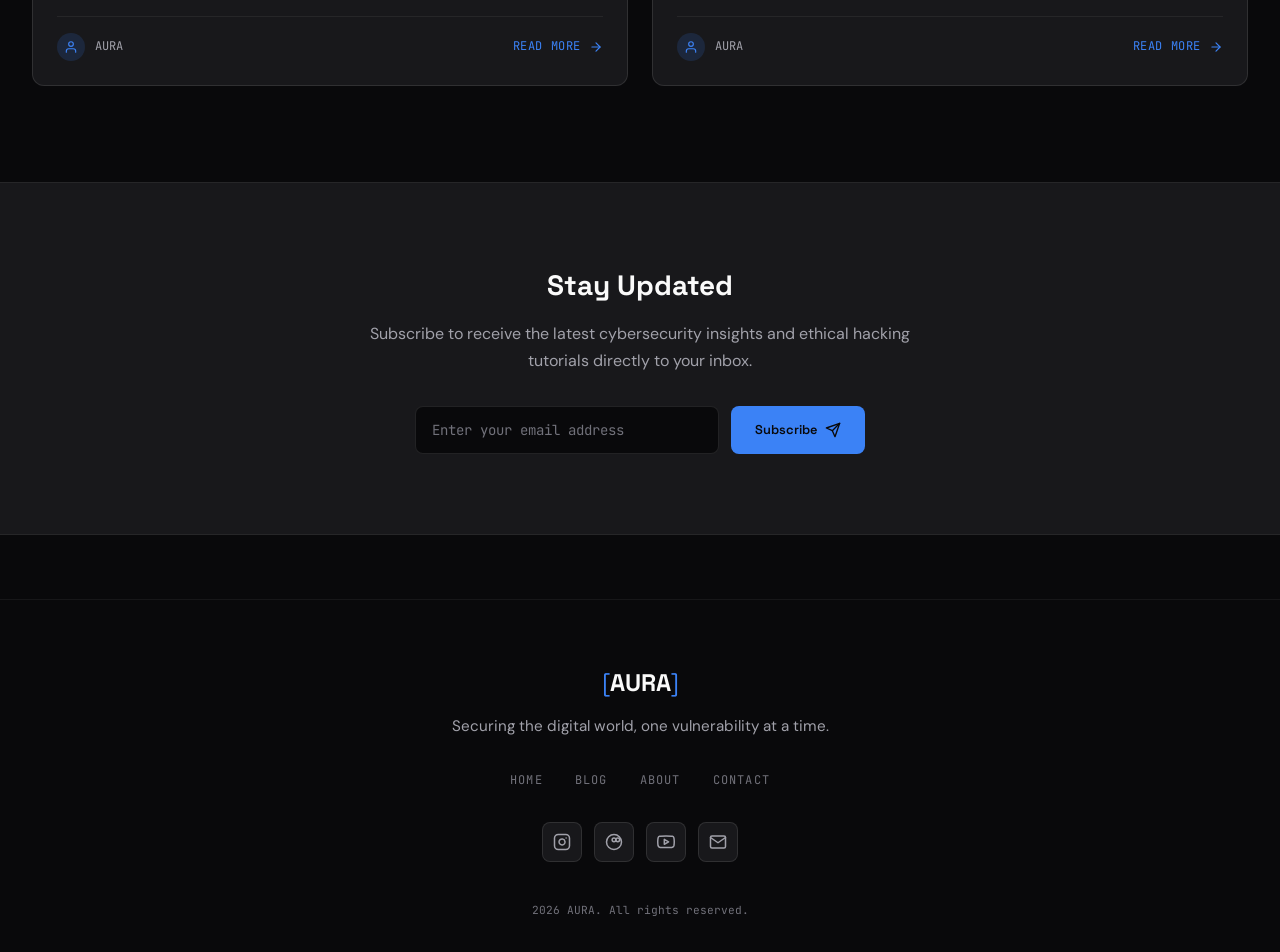
==== commit 776a6d8e: "Add files via upload" ====
--- a/blog.html
+++ b/blog.html
@@ -5,29 +5,24 @@
     <meta name="viewport" content="width=device-width, initial-scale=1.0">
     <title>Blog | AURA - Ethical Hacker</title>
     <link rel="stylesheet" href="styles.css">
-    <link href="https://fonts.googleapis.com/css2?family=Orbitron:wght@400;500;700;900&family=Share+Tech+Mono&family=Rajdhani:wght@300;400;500;600;700&display=swap" rel="stylesheet">
+    <link rel="preconnect" href="https://fonts.googleapis.com">
+    <link rel="preconnect" href="https://fonts.gstatic.com" crossorigin>
+    <link href="https://fonts.googleapis.com/css2?family=DM+Sans:wght@400;500;600;700&family=JetBrains+Mono:wght@400;500&family=Space+Grotesk:wght@500;600;700&display=swap" rel="stylesheet">
     <link rel="stylesheet" href="https://cdnjs.cloudflare.com/ajax/libs/font-awesome/6.4.0/css/all.min.css">
 </head>
 <body>
-    <!-- Animated Background -->
-    <div class="matrix-bg" id="matrixBg"></div>
-    <div class="grid-overlay"></div>
+    <!-- Video Background -->
+    <video class="video-bg" autoplay muted loop playsinline>
+        <source src="hacker vid.mp4" type="video/mp4">
+    </video>
+    <div class="video-overlay"></div>
+    <!-- Subtle Grid Background -->
+    <div class="grid-bg"></div>
 
     <!-- Navigation -->
     <nav class="navbar">
         <div class="nav-container">
             <a href="index.html" class="logo">
-                <div class="logo-cartoon">
-                    <svg class="hacker-cartoon-logo" viewBox="0 0 60 60" xmlns="http://www.w3.org/2000/svg">
-                        <ellipse cx="30" cy="38" rx="18" ry="20" fill="#1a1a2e"/>
-                        <ellipse cx="30" cy="32" rx="16" ry="14" fill="#252540"/>
-                        <ellipse cx="30" cy="35" rx="12" ry="10" fill="#0a0a15"/>
-                        <ellipse cx="25" cy="34" rx="3" ry="2" fill="#00ff88" class="glow-eye"/>
-                        <ellipse cx="35" cy="34" rx="3" ry="2" fill="#00ff88" class="glow-eye"/>
-                        <rect x="20" y="31" width="20" height="6" rx="3" fill="none" stroke="#00ff88" stroke-width="1.5" opacity="0.8"/>
-                        <path d="M15 25 Q30 15 45 25" stroke="#00ff88" stroke-width="1" fill="none" opacity="0.5"/>
-                    </svg>
-                </div>
                 <span class="logo-bracket">[</span>
                 <span class="logo-text">AURA</span>
                 <span class="logo-bracket">]</span>
@@ -38,20 +33,20 @@
                 <li><a href="index.html#about">About</a></li>
                 <li><a href="index.html#contact">Contact</a></li>
             </ul>
-            <div class="nav-toggle">
+            <button class="nav-toggle" aria-label="Menu">
                 <span></span>
                 <span></span>
                 <span></span>
-            </div>
+            </button>
         </div>
     </nav>
 
     <!-- Blog Hero -->
     <section class="blog-hero">
         <div class="blog-hero-content">
-            <span class="blog-hero-tag">// BLOGS & TUTORIALS</span>
-            <h1 class="blog-hero-title">The <span class="highlight">Blog</span></h1>
-            <p class="blog-hero-subtitle">Explore the depths of cybersecurity, ethical hacking, and digital forensics.</p>
+            <p class="hero-eyebrow">// blogs & tutorials</p>
+            <h1 class="hero-title">The Blog</h1>
+            <p class="hero-subtitle">Explore the depths of cybersecurity, ethical hacking, and digital forensics.</p>
         </div>
     </section>
 
@@ -63,7 +58,7 @@
             <button class="filter-btn" data-filter="web">Web Security</button>
             <button class="filter-btn" data-filter="malware">Malware Analysis</button>
             <button class="filter-btn" data-filter="ctf">CTF Writeups</button>
-            <button class="filter-btn" data-filter="tools">Tools & Scripts</button>
+            <button class="filter-btn" data-filter="tools">Tools</button>
         </div>
     </section>
 
@@ -71,194 +66,200 @@
     <section class="blog-posts">
         <div class="posts-container">
 
-            <!-- Post 1 -->
-            <article class="blog-card" data-category="network">
-                <div class="blog-card-image">
-                    <div class="blog-card-overlay"></div>
-                    <i class="fas fa-network-wired"></i>
+            <article class="blog-card reveal" data-category="network">
+                <div class="blog-card-image">
                     <span class="blog-card-category">Network Security</span>
-                </div>
-                <div class="blog-card-content">
-                    <div class="blog-card-meta">
-                        <span><i class="far fa-calendar"></i> April 2, 2026</span>
-                        <span><i class="far fa-clock"></i> 8 min read</span>
+                    <svg xmlns="http://www.w3.org/2000/svg" viewBox="0 0 24 24" fill="none" stroke="currentColor" stroke-width="1.5" stroke-linecap="round" stroke-linejoin="round"><rect x="2" y="3" width="20" height="14" rx="2"/><path d="M8 21h8"/><path d="M12 17v4"/></svg>
+                </div>
+                <div class="blog-card-content">
+                    <div class="blog-card-meta">
+                        <span>
+                            <svg xmlns="http://www.w3.org/2000/svg" width="12" height="12" viewBox="0 0 24 24" fill="none" stroke="currentColor" stroke-width="2" stroke-linecap="round" stroke-linejoin="round"><rect x="3" y="4" width="18" height="18" rx="2"/><line x1="16" y1="2" x2="16" y2="6"/><line x1="8" y1="2" x2="8" y2="6"/><line x1="3" y1="10" x2="21" y2="10"/></svg>
+                            April 2, 2026
+                        </span>
+                        <span>
+                            <svg xmlns="http://www.w3.org/2000/svg" width="12" height="12" viewBox="0 0 24 24" fill="none" stroke="currentColor" stroke-width="2" stroke-linecap="round" stroke-linejoin="round"><circle cx="12" cy="12" r="10"/><polyline points="12 6 12 12 16 14"/></svg>
+                            8 min
+                        </span>
                     </div>
                     <h2 class="blog-card-title">Advanced Network Penetration Testing Guide</h2>
                     <p class="blog-card-excerpt">Master the art of network reconnaissance, port scanning, and exploitation using industry-standard tools like Nmap, Metasploit, and Burp Suite.</p>
                     <div class="blog-card-footer">
                         <div class="blog-card-author">
-                            <div class="author-avatar"><i class="fas fa-user-secret"></i></div>
-                            <span>AURA</span>
-                        </div>
-                        <a href="#" class="blog-card-read">Read More <i class="fas fa-arrow-right"></i></a>
-                    </div>
-                </div>
-            </article>
-
-            <!-- Post 2 -->
-            <article class="blog-card" data-category="malware">
-                <div class="blog-card-image">
-                    <div class="blog-card-overlay"></div>
-                    <i class="fas fa-virus"></i>
+                            <div class="author-avatar">
+                                <svg xmlns="http://www.w3.org/2000/svg" width="14" height="14" viewBox="0 0 24 24" fill="none" stroke="currentColor" stroke-width="2" stroke-linecap="round" stroke-linejoin="round"><path d="M20 21v-2a4 4 0 0 0-4-4H8a4 4 0 0 0-4 4v2"/><circle cx="12" cy="7" r="4"/></svg>
+                            </div>
+                            <span>AURA</span>
+                        </div>
+                        <a href="#" class="blog-card-read">
+                            Read More
+                            <svg xmlns="http://www.w3.org/2000/svg" width="14" height="14" viewBox="0 0 24 24" fill="none" stroke="currentColor" stroke-width="2" stroke-linecap="round" stroke-linejoin="round"><path d="M5 12h14"/><path d="m12 5 7 7-7 7"/></svg>
+                        </a>
+                    </div>
+                </div>
+            </article>
+
+            <article class="blog-card reveal" data-category="malware">
+                <div class="blog-card-image">
                     <span class="blog-card-category">Malware Analysis</span>
-                </div>
-                <div class="blog-card-content">
-                    <div class="blog-card-meta">
-                        <span><i class="far fa-calendar"></i> March 28, 2026</span>
-                        <span><i class="far fa-clock"></i> 12 min read</span>
+                    <svg xmlns="http://www.w3.org/2000/svg" viewBox="0 0 24 24" fill="none" stroke="currentColor" stroke-width="1.5" stroke-linecap="round" stroke-linejoin="round"><path d="M12 22s8-4 8-10V5l-8-3-8 3v7c0 6 8 10 8 10"/></svg>
+                </div>
+                <div class="blog-card-content">
+                    <div class="blog-card-meta">
+                        <span>
+                            <svg xmlns="http://www.w3.org/2000/svg" width="12" height="12" viewBox="0 0 24 24" fill="none" stroke="currentColor" stroke-width="2" stroke-linecap="round" stroke-linejoin="round"><rect x="3" y="4" width="18" height="18" rx="2"/><line x1="16" y1="2" x2="16" y2="6"/><line x1="8" y1="2" x2="8" y2="6"/><line x1="3" y1="10" x2="21" y2="10"/></svg>
+                            March 28, 2026
+                        </span>
+                        <span>
+                            <svg xmlns="http://www.w3.org/2000/svg" width="12" height="12" viewBox="0 0 24 24" fill="none" stroke="currentColor" stroke-width="2" stroke-linecap="round" stroke-linejoin="round"><circle cx="12" cy="12" r="10"/><polyline points="12 6 12 12 16 14"/></svg>
+                            12 min
+                        </span>
                     </div>
                     <h2 class="blog-card-title">Reverse Engineering: A Deep Dive</h2>
                     <p class="blog-card-excerpt">Learn the fundamentals of reverse engineering malware. Understand assembly basics, debugging techniques, and static/dynamic analysis methods.</p>
                     <div class="blog-card-footer">
                         <div class="blog-card-author">
-                            <div class="author-avatar"><i class="fas fa-user-secret"></i></div>
-                            <span>AURA</span>
-                        </div>
-                        <a href="#" class="blog-card-read">Read More <i class="fas fa-arrow-right"></i></a>
-                    </div>
-                </div>
-            </article>
-
-            <!-- Post 3 -->
-            <article class="blog-card" data-category="web">
-                <div class="blog-card-image">
-                    <div class="blog-card-overlay"></div>
-                    <i class="fas fa-globe"></i>
+                            <div class="author-avatar">
+                                <svg xmlns="http://www.w3.org/2000/svg" width="14" height="14" viewBox="0 0 24 24" fill="none" stroke="currentColor" stroke-width="2" stroke-linecap="round" stroke-linejoin="round"><path d="M20 21v-2a4 4 0 0 0-4-4H8a4 4 0 0 0-4 4v2"/><circle cx="12" cy="7" r="4"/></svg>
+                            </div>
+                            <span>AURA</span>
+                        </div>
+                        <a href="#" class="blog-card-read">
+                            Read More
+                            <svg xmlns="http://www.w3.org/2000/svg" width="14" height="14" viewBox="0 0 24 24" fill="none" stroke="currentColor" stroke-width="2" stroke-linecap="round" stroke-linejoin="round"><path d="M5 12h14"/><path d="m12 5 7 7-7 7"/></svg>
+                        </a>
+                    </div>
+                </div>
+            </article>
+
+            <article class="blog-card reveal" data-category="web">
+                <div class="blog-card-image">
                     <span class="blog-card-category">Web Security</span>
-                </div>
-                <div class="blog-card-content">
-                    <div class="blog-card-meta">
-                        <span><i class="far fa-calendar"></i> March 20, 2026</span>
-                        <span><i class="far fa-clock"></i> 10 min read</span>
+                    <svg xmlns="http://www.w3.org/2000/svg" viewBox="0 0 24 24" fill="none" stroke="currentColor" stroke-width="1.5" stroke-linecap="round" stroke-linejoin="round"><circle cx="12" cy="12" r="10"/><line x1="2" y1="12" x2="22" y2="12"/><path d="M12 2a15.3 15.3 0 0 1 4 10 15.3 15.3 0 0 1-4 10 15.3 15.3 0 0 1-4-10 15.3 15.3 0 0 1 4-10z"/></svg>
+                </div>
+                <div class="blog-card-content">
+                    <div class="blog-card-meta">
+                        <span>
+                            <svg xmlns="http://www.w3.org/2000/svg" width="12" height="12" viewBox="0 0 24 24" fill="none" stroke="currentColor" stroke-width="2" stroke-linecap="round" stroke-linejoin="round"><rect x="3" y="4" width="18" height="18" rx="2"/><line x1="16" y1="2" x2="16" y2="6"/><line x1="8" y1="2" x2="8" y2="6"/><line x1="3" y1="10" x2="21" y2="10"/></svg>
+                            March 20, 2026
+                        </span>
+                        <span>
+                            <svg xmlns="http://www.w3.org/2000/svg" width="12" height="12" viewBox="0 0 24 24" fill="none" stroke="currentColor" stroke-width="2" stroke-linecap="round" stroke-linejoin="round"><circle cx="12" cy="12" r="10"/><polyline points="12 6 12 12 16 14"/></svg>
+                            10 min
+                        </span>
                     </div>
                     <h2 class="blog-card-title">Web Application Bug Bounty Hunting</h2>
                     <p class="blog-card-excerpt">Start your bug bounty journey with this comprehensive guide. Learn about OWASP Top 10, reconnaissance techniques, and effective vulnerability reporting.</p>
                     <div class="blog-card-footer">
                         <div class="blog-card-author">
-                            <div class="author-avatar"><i class="fas fa-user-secret"></i></div>
-                            <span>AURA</span>
-                        </div>
-                        <a href="#" class="blog-card-read">Read More <i class="fas fa-arrow-right"></i></a>
-                    </div>
-                </div>
-            </article>
-
-            <!-- Post 4 -->
-            <article class="blog-card" data-category="ctf">
-                <div class="blog-card-image">
-                    <div class="blog-card-overlay"></div>
-                    <i class="fas fa-flag"></i>
+                            <div class="author-avatar">
+                                <svg xmlns="http://www.w3.org/2000/svg" width="14" height="14" viewBox="0 0 24 24" fill="none" stroke="currentColor" stroke-width="2" stroke-linecap="round" stroke-linejoin="round"><path d="M20 21v-2a4 4 0 0 0-4-4H8a4 4 0 0 0-4 4v2"/><circle cx="12" cy="7" r="4"/></svg>
+                            </div>
+                            <span>AURA</span>
+                        </div>
+                        <a href="#" class="blog-card-read">
+                            Read More
+                            <svg xmlns="http://www.w3.org/2000/svg" width="14" height="14" viewBox="0 0 24 24" fill="none" stroke="currentColor" stroke-width="2" stroke-linecap="round" stroke-linejoin="round"><path d="M5 12h14"/><path d="m12 5 7 7-7 7"/></svg>
+                        </a>
+                    </div>
+                </div>
+            </article>
+
+            <article class="blog-card reveal" data-category="ctf">
+                <div class="blog-card-image">
                     <span class="blog-card-category">CTF Writeups</span>
-                </div>
-                <div class="blog-card-content">
-                    <div class="blog-card-meta">
-                        <span><i class="far fa-calendar"></i> March 15, 2026</span>
-                        <span><i class="far fa-clock"></i> 15 min read</span>
+                    <svg xmlns="http://www.w3.org/2000/svg" viewBox="0 0 24 24" fill="none" stroke="currentColor" stroke-width="1.5" stroke-linecap="round" stroke-linejoin="round"><path d="M4 15s1-1 4-1 5 2 8 2 4-1 4-1V3s-1 1-4 1-5-2-8-2-4 1-4 1z"/><line x1="4" y1="22" x2="4" y2="15"/></svg>
+                </div>
+                <div class="blog-card-content">
+                    <div class="blog-card-meta">
+                        <span>
+                            <svg xmlns="http://www.w3.org/2000/svg" width="12" height="12" viewBox="0 0 24 24" fill="none" stroke="currentColor" stroke-width="2" stroke-linecap="round" stroke-linejoin="round"><rect x="3" y="4" width="18" height="18" rx="2"/><line x1="16" y1="2" x2="16" y2="6"/><line x1="8" y1="2" x2="8" y2="6"/><line x1="3" y1="10" x2="21" y2="10"/></svg>
+                            March 15, 2026
+                        </span>
+                        <span>
+                            <svg xmlns="http://www.w3.org/2000/svg" width="12" height="12" viewBox="0 0 24 24" fill="none" stroke="currentColor" stroke-width="2" stroke-linecap="round" stroke-linejoin="round"><circle cx="12" cy="12" r="10"/><polyline points="12 6 12 12 16 14"/></svg>
+                            15 min
+                        </span>
                     </div>
                     <h2 class="blog-card-title">CTF Challenge: Breaking the Encryption</h2>
                     <p class="blog-card-excerpt">A detailed walkthrough of a challenging cryptography CTF problem. Learn encryption techniques, cryptanalysis, and creative problem-solving approaches.</p>
                     <div class="blog-card-footer">
                         <div class="blog-card-author">
-                            <div class="author-avatar"><i class="fas fa-user-secret"></i></div>
-                            <span>AURA</span>
-                        </div>
-                        <a href="#" class="blog-card-read">Read More <i class="fas fa-arrow-right"></i></a>
-                    </div>
-                </div>
-            </article>
-
-            <!-- Post 5 -->
-            <article class="blog-card" data-category="tools">
-                <div class="blog-card-image">
-                    <div class="blog-card-overlay"></div>
-                    <i class="fas fa-tools"></i>
-                    <span class="blog-card-category">Tools & Scripts</span>
-                </div>
-                <div class="blog-card-content">
-                    <div class="blog-card-meta">
-                        <span><i class="far fa-calendar"></i> March 10, 2026</span>
-                        <span><i class="far fa-clock"></i> 6 min read</span>
+                            <div class="author-avatar">
+                                <svg xmlns="http://www.w3.org/2000/svg" width="14" height="14" viewBox="0 0 24 24" fill="none" stroke="currentColor" stroke-width="2" stroke-linecap="round" stroke-linejoin="round"><path d="M20 21v-2a4 4 0 0 0-4-4H8a4 4 0 0 0-4 4v2"/><circle cx="12" cy="7" r="4"/></svg>
+                            </div>
+                            <span>AURA</span>
+                        </div>
+                        <a href="#" class="blog-card-read">
+                            Read More
+                            <svg xmlns="http://www.w3.org/2000/svg" width="14" height="14" viewBox="0 0 24 24" fill="none" stroke="currentColor" stroke-width="2" stroke-linecap="round" stroke-linejoin="round"><path d="M5 12h14"/><path d="m12 5 7 7-7 7"/></svg>
+                        </a>
+                    </div>
+                </div>
+            </article>
+
+            <article class="blog-card reveal" data-category="tools">
+                <div class="blog-card-image">
+                    <span class="blog-card-category">Tools</span>
+                    <svg xmlns="http://www.w3.org/2000/svg" viewBox="0 0 24 24" fill="none" stroke="currentColor" stroke-width="1.5" stroke-linecap="round" stroke-linejoin="round"><path d="M14.7 6.3a1 1 0 0 0 0 1.4l1.6 1.6a1 1 0 0 0 1.4 0l3.77-3.77a6 6 0 0 1-7.94 7.94l-6.91 6.91a2.12 2.12 0 0 1-3-3l6.91-6.91a6 6 0 0 1 7.94-7.94l-3.76 3.76z"/></svg>
+                </div>
+                <div class="blog-card-content">
+                    <div class="blog-card-meta">
+                        <span>
+                            <svg xmlns="http://www.w3.org/2000/svg" width="12" height="12" viewBox="0 0 24 24" fill="none" stroke="currentColor" stroke-width="2" stroke-linecap="round" stroke-linejoin="round"><rect x="3" y="4" width="18" height="18" rx="2"/><line x1="16" y1="2" x2="16" y2="6"/><line x1="8" y1="2" x2="8" y2="6"/><line x1="3" y1="10" x2="21" y2="10"/></svg>
+                            March 10, 2026
+                        </span>
+                        <span>
+                            <svg xmlns="http://www.w3.org/2000/svg" width="12" height="12" viewBox="0 0 24 24" fill="none" stroke="currentColor" stroke-width="2" stroke-linecap="round" stroke-linejoin="round"><circle cx="12" cy="12" r="10"/><polyline points="12 6 12 12 16 14"/></svg>
+                            6 min
+                        </span>
                     </div>
                     <h2 class="blog-card-title">Building Your Home Lab for Hacking</h2>
                     <p class="blog-card-excerpt">Set up your own penetration testing lab using VirtualBox, Kali Linux, and vulnerable target machines. The complete guide to building a safe hacking environment.</p>
                     <div class="blog-card-footer">
                         <div class="blog-card-author">
-                            <div class="author-avatar"><i class="fas fa-user-secret"></i></div>
-                            <span>AURA</span>
-                        </div>
-                        <a href="#" class="blog-card-read">Read More <i class="fas fa-arrow-right"></i></a>
-                    </div>
-                </div>
-            </article>
-
-            <!-- Post 6 -->
-            <article class="blog-card" data-category="network">
-                <div class="blog-card-image">
-                    <div class="blog-card-overlay"></div>
-                    <i class="fas fa-shield-halved"></i>
+                            <div class="author-avatar">
+                                <svg xmlns="http://www.w3.org/2000/svg" width="14" height="14" viewBox="0 0 24 24" fill="none" stroke="currentColor" stroke-width="2" stroke-linecap="round" stroke-linejoin="round"><path d="M20 21v-2a4 4 0 0 0-4-4H8a4 4 0 0 0-4 4v2"/><circle cx="12" cy="7" r="4"/></svg>
+                            </div>
+                            <span>AURA</span>
+                        </div>
+                        <a href="#" class="blog-card-read">
+                            Read More
+                            <svg xmlns="http://www.w3.org/2000/svg" width="14" height="14" viewBox="0 0 24 24" fill="none" stroke="currentColor" stroke-width="2" stroke-linecap="round" stroke-linejoin="round"><path d="M5 12h14"/><path d="m12 5 7 7-7 7"/></svg>
+                        </a>
+                    </div>
+                </div>
+            </article>
+
+            <article class="blog-card reveal" data-category="network">
+                <div class="blog-card-image">
                     <span class="blog-card-category">Network Security</span>
-                </div>
-                <div class="blog-card-content">
-                    <div class="blog-card-meta">
-                        <span><i class="far fa-calendar"></i> March 5, 2026</span>
-                        <span><i class="far fa-clock"></i> 9 min read</span>
-                    </div>
-                    <h2 class="blog-card-title">Firewall Bypass Techniques & Detection Evasion</h2>
+                    <svg xmlns="http://www.w3.org/2000/svg" viewBox="0 0 24 24" fill="none" stroke="currentColor" stroke-width="1.5" stroke-linecap="round" stroke-linejoin="round"><path d="M12 22s8-4 8-10V5l-8-3-8 3v7c0 6 8 10 8 10"/></svg>
+                </div>
+                <div class="blog-card-content">
+                    <div class="blog-card-meta">
+                        <span>
+                            <svg xmlns="http://www.w3.org/2000/svg" width="12" height="12" viewBox="0 0 24 24" fill="none" stroke="currentColor" stroke-width="2" stroke-linecap="round" stroke-linejoin="round"><rect x="3" y="4" width="18" height="18" rx="2"/><line x1="16" y1="2" x2="16" y2="6"/><line x1="8" y1="2" x2="8" y2="6"/><line x1="3" y1="10" x2="21" y2="10"/></svg>
+                            March 5, 2026
+                        </span>
+                        <span>
+                            <svg xmlns="http://www.w3.org/2000/svg" width="12" height="12" viewBox="0 0 24 24" fill="none" stroke="currentColor" stroke-width="2" stroke-linecap="round" stroke-linejoin="round"><circle cx="12" cy="12" r="10"/><polyline points="12 6 12 12 16 14"/></svg>
+                            9 min
+                        </span>
+                    </div>
+                    <h2 class="blog-card-title">Firewall Bypass Techniques</h2>
                     <p class="blog-card-excerpt">Understanding how next-generation firewalls work and techniques to bypass them during authorized penetration testing engagements.</p>
                     <div class="blog-card-footer">
                         <div class="blog-card-author">
-                            <div class="author-avatar"><i class="fas fa-user-secret"></i></div>
-                            <span>AURA</span>
-                        </div>
-                        <a href="#" class="blog-card-read">Read More <i class="fas fa-arrow-right"></i></a>
-                    </div>
-                </div>
-            </article>
-
-            <!-- Post 7 -->
-            <article class="blog-card" data-category="malware">
-                <div class="blog-card-image">
-                    <div class="blog-card-overlay"></div>
-                    <i class="fas fa-bug"></i>
-                    <span class="blog-card-category">Malware Analysis</span>
-                </div>
-                <div class="blog-card-content">
-                    <div class="blog-card-meta">
-                        <span><i class="far fa-calendar"></i> February 28, 2026</span>
-                        <span><i class="far fa-clock"></i> 11 min read</span>
-                    </div>
-                    <h2 class="blog-card-title">Analyzing Ransomware: A Case Study</h2>
-                    <p class="blog-card-excerpt">Deep dive into a real ransomware sample. Learn behavioral analysis, static analysis with IDA Pro, and understanding the encryption mechanism.</p>
-                    <div class="blog-card-footer">
-                        <div class="blog-card-author">
-                            <div class="author-avatar"><i class="fas fa-user-secret"></i></div>
-                            <span>AURA</span>
-                        </div>
-                        <a href="#" class="blog-card-read">Read More <i class="fas fa-arrow-right"></i></a>
-                    </div>
-                </div>
-            </article>
-
-            <!-- Post 8 -->
-            <article class="blog-card" data-category="web">
-                <div class="blog-card-image">
-                    <div class="blog-card-overlay"></div>
-                    <i class="fas fa-key"></i>
-                    <span class="blog-card-category">Web Security</span>
-                </div>
-                <div class="blog-card-content">
-                    <div class="blog-card-meta">
-                        <span><i class="far fa-calendar"></i> February 20, 2026</span>
-                        <span><i class="far fa-clock"></i> 7 min read</span>
-                    </div>
-                    <h2 class="blog-card-title">SQL Injection Mastery: From Basics to Advanced</h2>
-                    <p class="blog-card-excerpt">Comprehensive guide to SQL injection attacks. Covering error-based, union-based, blind SQLi, and time-based techniques with practical examples.</p>
-                    <div class="blog-card-footer">
-                        <div class="blog-card-author">
-                            <div class="author-avatar"><i class="fas fa-user-secret"></i></div>
-                            <span>AURA</span>
-                        </div>
-                        <a href="#" class="blog-card-read">Read More <i class="fas fa-arrow-right"></i></a>
+                            <div class="author-avatar">
+                                <svg xmlns="http://www.w3.org/2000/svg" width="14" height="14" viewBox="0 0 24 24" fill="none" stroke="currentColor" stroke-width="2" stroke-linecap="round" stroke-linejoin="round"><path d="M20 21v-2a4 4 0 0 0-4-4H8a4 4 0 0 0-4 4v2"/><circle cx="12" cy="7" r="4"/></svg>
+                            </div>
+                            <span>AURA</span>
+                        </div>
+                        <a href="#" class="blog-card-read">
+                            Read More
+                            <svg xmlns="http://www.w3.org/2000/svg" width="14" height="14" viewBox="0 0 24 24" fill="none" stroke="currentColor" stroke-width="2" stroke-linecap="round" stroke-linejoin="round"><path d="M5 12h14"/><path d="m12 5 7 7-7 7"/></svg>
+                        </a>
                     </div>
                 </div>
             </article>
@@ -269,27 +270,26 @@
     <!-- Newsletter -->
     <section class="newsletter">
         <div class="newsletter-container">
-            <div class="newsletter-content">
-                <h2 class="newsletter-title">Stay in the <span class="highlight">Loop</span></h2>
-                <p class="newsletter-text">Subscribe to receive the latest cybersecurity insights, CTF writeups, and ethical hacking tutorials directly to your inbox.</p>
-            </div>
-            <form class="newsletter-form">
-                <input type="email" placeholder="Enter your email address" class="newsletter-input">
+            <h2 class="newsletter-title">Stay Updated</h2>
+            <p class="newsletter-text">Subscribe to receive the latest cybersecurity insights and ethical hacking tutorials directly to your inbox.</p>
+            <form class="newsletter-form" id="newsletterForm" action="https://YOUR_MAILCHIMP_URL_HERE/subscribe/post" method="POST">
+                <input type="email" id="emailInput" placeholder="Enter your email address" class="newsletter-input" required>
                 <button type="submit" class="newsletter-btn">
                     <span>Subscribe</span>
-                    <i class="fas fa-paper-plane"></i>
+                    <svg xmlns="http://www.w3.org/2000/svg" width="16" height="16" viewBox="0 0 24 24" fill="none" stroke="currentColor" stroke-width="2" stroke-linecap="round" stroke-linejoin="round"><path d="M22 2L11 13"/><path d="M22 2l-7 20-4-9-9-4 20-7z"/></svg>
                 </button>
             </form>
+            <div class="newsletter-message" id="newsletterMessage"></div>
         </div>
     </section>
 
     <!-- Footer -->
     <footer class="footer">
-        <div class="footer-content">
+        <div class="footer-inner">
             <div class="footer-logo">
                 <span class="logo-bracket">[</span>AURA<span class="logo-bracket">]</span>
             </div>
-            <p class="footer-text">Securing the digital world, one vulnerability at a time.</p>
+            <p class="footer-tagline">Securing the digital world, one vulnerability at a time.</p>
             <div class="footer-links">
                 <a href="index.html">Home</a>
                 <a href="blog.html">Blog</a>
@@ -297,12 +297,20 @@
                 <a href="index.html#contact">Contact</a>
             </div>
             <div class="footer-social">
-                <a href="https://instagram.com/gourav_kanaut" target="_blank"><i class="fab fa-instagram"></i></a>
-                <a href="https://snapchat.com/add/gourav_bajwa05" target="_blank"><i class="fab fa-snapchat-ghost"></i></a>
-                <a href="#"><i class="fab fa-youtube"></i></a>
-                <a href="mailto:gouravharmilap@gmail.com"><i class="fas fa-envelope"></i></a>
+                <a href="https://instagram.com/gourav_kanaut" target="_blank" rel="noopener" aria-label="Instagram">
+                    <svg xmlns="http://www.w3.org/2000/svg" viewBox="0 0 24 24" fill="none" stroke="currentColor" stroke-width="2" stroke-linecap="round" stroke-linejoin="round"><rect x="2" y="2" width="20" height="20" rx="5" ry="5"/><path d="M16 11.37A4 4 0 1 1 12.63 8 4 4 0 0 1 16 11.37z"/><line x1="17.5" y1="6.5" x2="17.51" y2="6.5"/></svg>
+                </a>
+                <a href="https://snapchat.com/add/gourav_bajwa05" target="_blank" rel="noopener" aria-label="Snapchat">
+                    <svg xmlns="http://www.w3.org/2000/svg" viewBox="0 0 24 24" fill="none" stroke="currentColor" stroke-width="2" stroke-linecap="round" stroke-linejoin="round"><path d="M12 2C6.48 2 2 6.48 2 12s4.48 10 10 10 10-4.48 10-10S17.52 2 12 2z"/><path d="M9.5 9c0 1.38 1.12 2.5 2.5 2.5s2.5-1.12 2.5-2.5S13.38 6.5 12 6.5 9.5 7.62 9.5 9z"/><path d="M14.5 9c0 1.38 1.12 2.5 2.5 2.5s2.5-1.12 2.5-2.5S18.38 6.5 17 6.5 14.5 7.62 14.5 9z"/></svg>
+                </a>
+                <a href="#" aria-label="YouTube">
+                    <svg xmlns="http://www.w3.org/2000/svg" viewBox="0 0 24 24" fill="none" stroke="currentColor" stroke-width="2" stroke-linecap="round" stroke-linejoin="round"><path d="M22.54 6.42a2.78 2.78 0 0 0-1.94-2C18.88 4 12 4 12 4s-6.88 0-8.6.46a2.78 2.78 0 0 0-1.94 2A29 29 0 0 0 1 11.75a29 29 0 0 0 .46 5.33A2.78 2.78 0 0 0 3.4 19c1.72.46 8.6.46 8.6.46s6.88 0 8.6-.46a2.78 2.78 0 0 0 1.94-2 29 29 0 0 0 .46-5.25 29 29 0 0 0-.46-5.33z"/><polygon points="9.75 15.02 15.5 11.75 9.75 8.48 9.75 15.02"/></svg>
+                </a>
+                <a href="mailto:gouravharmilap@gmail.com" aria-label="Email">
+                    <svg xmlns="http://www.w3.org/2000/svg" viewBox="0 0 24 24" fill="none" stroke="currentColor" stroke-width="2" stroke-linecap="round" stroke-linejoin="round"><path d="M4 4h16c1.1 0 2 .9 2 2v12c0 1.1-.9 2-2 2H4c-1.1 0-2-.9-2-2V6c0-1.1.9-2 2-2z"/><polyline points="22,6 12,13 2,6"/></svg>
+                </a>
             </div>
-            <p class="footer-copy">&copy; 2026 AURA. All rights reserved. | <span class="highlight">Ethical Hacking Blog</span></p>
+            <p class="footer-copy">2026 AURA. All rights reserved.</p>
         </div>
     </footer>
 
--- a/styles.css
+++ b/styles.css
@@ -1,30 +1,47 @@
 /* ==========================================
-   AURA - Ethical Hacker Blog Styles
+   AURA - Ethical Hacker Blog
+   Design-Taste-Frontend Redesign
    ========================================== */
 
-/* CSS Variables */
+/* CSS Variables - Refined Palette */
 :root {
-    --primary: #00ff88;
-    --primary-dark: #00cc6a;
-    --secondary: #ff0055;
-    --accent: #00d4ff;
-    --bg-dark: #0a0a0f;
-    --bg-card: #12121a;
-    --bg-card-hover: #1a1a25;
-    --text-primary: #ffffff;
-    --text-secondary: #a0a0b0;
-    --text-muted: #606070;
-    --border-color: #2a2a3a;
-    --gradient-primary: linear-gradient(135deg, #00ff88, #00d4ff);
-    --gradient-secondary: linear-gradient(135deg, #ff0055, #ff8800);
-    --shadow-glow: 0 0 30px rgba(0, 255, 136, 0.3);
-    --font-display: 'Orbitron', sans-serif;
-    --font-mono: 'Share Tech Mono', monospace;
-    --font-body: 'Rajdhani', sans-serif;
-}
-
-/* Reset & Base */
-* {
+    /* Slate/Zinc Base - No pure black */
+    --bg-base: #09090b;
+    --bg-elevated: #18181b;
+    --bg-card: #27272a;
+    --bg-card-hover: #3f3f46;
+
+    /* Borders */
+    --border-subtle: rgba(255, 255, 255, 0.06);
+    --border-default: rgba(255, 255, 255, 0.1);
+    --border-strong: rgba(255, 255, 255, 0.15);
+
+    /* Text */
+    --text-primary: #fafafa;
+    --text-secondary: #a1a1aa;
+    --text-muted: #71717a;
+
+    /* Single Accent - Electric Blue, saturation < 80% */
+    --accent: #3b82f6;
+    --accent-hover: #60a5fa;
+    --accent-muted: rgba(59, 130, 246, 0.15);
+    --accent-glow: rgba(59, 130, 246, 0.2);
+
+    /* Typography */
+    --font-display: 'Space Grotesk', system-ui, sans-serif;
+    --font-body: 'DM Sans', system-ui, sans-serif;
+    --font-mono: 'JetBrains Mono', 'Fira Code', monospace;
+
+    /* Spacing */
+    --section-padding: clamp(4rem, 10vw, 8rem);
+
+    /* Motion */
+    --ease-spring: cubic-bezier(0.34, 1.56, 0.64, 1);
+    --ease-smooth: cubic-bezier(0.4, 0, 0.2, 1);
+}
+
+/* Reset */
+*, *::before, *::after {
     margin: 0;
     padding: 0;
     box-sizing: border-box;
@@ -36,159 +53,142 @@
 
 body {
     font-family: var(--font-body);
-    background-color: var(--bg-dark);
+    background-color: var(--bg-base);
     color: var(--text-primary);
     line-height: 1.6;
     overflow-x: hidden;
+    -webkit-font-smoothing: antialiased;
 }
 
 a {
     text-decoration: none;
     color: inherit;
-    transition: all 0.3s ease;
-}
-
-ul {
-    list-style: none;
-}
-
-img {
-    max-width: 100%;
-}
-
-/* Matrix Background Animation */
-.matrix-bg {
+    transition: color 0.2s var(--ease-smooth);
+}
+
+ul { list-style: none; }
+
+img { max-width: 100%; display: block; }
+
+/* Video Background */
+.video-bg {
     position: fixed;
-    top: 0;
-    left: 0;
+    inset: 0;
     width: 100%;
     height: 100%;
+    object-fit: cover;
+    z-index: -3;
+    opacity: 0.25;
+}
+
+.video-overlay {
+    position: fixed;
+    inset: 0;
+    background: linear-gradient(
+        to bottom,
+        rgba(9, 9, 11, 0.7) 0%,
+        rgba(9, 9, 11, 0.5) 50%,
+        rgba(9, 9, 11, 0.85) 100%
+    );
     z-index: -2;
-    background: var(--bg-dark);
-    overflow: hidden;
-}
-
-.matrix-bg canvas {
-    display: block;
-    opacity: 0.15;
-}
-
-.grid-overlay {
+}
+
+/* Subtle Grid Background */
+.grid-bg {
     position: fixed;
-    top: 0;
-    left: 0;
-    width: 100%;
-    height: 100%;
+    inset: 0;
     z-index: -1;
     background-image:
-        linear-gradient(rgba(0, 255, 136, 0.03) 1px, transparent 1px),
-        linear-gradient(90deg, rgba(0, 255, 136, 0.03) 1px, transparent 1px);
-    background-size: 50px 50px;
-    pointer-events: none;
-}
-
-/* Navigation */
+        linear-gradient(var(--border-subtle) 1px, transparent 1px),
+        linear-gradient(90deg, var(--border-subtle) 1px, transparent 1px);
+    background-size: 60px 60px;
+    mask-image: radial-gradient(ellipse 80% 50% at 50% 0%, black 70%, transparent 100%);
+}
+
+/* ==========================================
+   NAVIGATION - Liquid Glass
+   ========================================== */
 .navbar {
     position: fixed;
     top: 0;
     left: 0;
-    width: 100%;
-    z-index: 1000;
-    padding: 20px 0;
-    background: rgba(10, 10, 15, 0.9);
-    backdrop-filter: blur(10px);
-    border-bottom: 1px solid var(--border-color);
-    transition: all 0.3s ease;
+    right: 0;
+    z-index: 100;
+    padding: 1rem 0;
+    background: rgba(9, 9, 11, 0.7);
+    backdrop-filter: blur(20px) saturate(180%);
+    -webkit-backdrop-filter: blur(20px) saturate(180%);
+    border-bottom: 1px solid var(--border-subtle);
+    transition: all 0.3s var(--ease-smooth);
 }
 
 .navbar.scrolled {
-    padding: 15px 0;
-    background: rgba(10, 10, 15, 0.95);
+    padding: 0.75rem 0;
+    background: rgba(9, 9, 11, 0.85);
 }
 
 .nav-container {
-    max-width: 1200px;
+    max-width: 1280px;
     margin: 0 auto;
-    padding: 0 30px;
+    padding: 0 2rem;
     display: flex;
     justify-content: space-between;
     align-items: center;
 }
 
 .logo {
+    display: flex;
+    align-items: center;
+    gap: 0.75rem;
     font-family: var(--font-display);
-    font-size: 1.8rem;
+    font-size: 1.25rem;
     font-weight: 700;
-    letter-spacing: 3px;
-    display: flex;
-    align-items: center;
-    gap: 8px;
-}
-
-.logo-cartoon {
-    width: 40px;
-    height: 40px;
-    display: flex;
-    align-items: center;
-    justify-content: center;
-}
-
-.hacker-cartoon-logo {
-    width: 100%;
-    height: 100%;
-}
-
-.glow-eye {
-    animation: glow-pulse 2s ease-in-out infinite;
-}
-
-@keyframes glow-pulse {
-    0%, 100% { opacity: 1; filter: drop-shadow(0 0 3px #00ff88); }
-    50% { opacity: 0.6; filter: drop-shadow(0 0 8px #00ff88); }
+    letter-spacing: -0.02em;
 }
 
 .logo-bracket {
-    color: var(--primary);
+    color: var(--accent);
+    font-weight: 400;
 }
 
 .logo-text {
     color: var(--text-primary);
-    margin: 0 5px;
 }
 
 .nav-links {
     display: flex;
-    gap: 40px;
+    align-items: center;
+    gap: 2.5rem;
 }
 
 .nav-links a {
     font-family: var(--font-mono);
-    font-size: 0.95rem;
+    font-size: 0.8rem;
     color: var(--text-secondary);
     text-transform: uppercase;
-    letter-spacing: 2px;
+    letter-spacing: 0.1em;
     position: relative;
 }
 
 .nav-links a::after {
     content: '';
     position: absolute;
-    bottom: -5px;
+    bottom: -4px;
     left: 0;
     width: 0;
-    height: 2px;
-    background: var(--gradient-primary);
-    transition: width 0.3s ease;
+    height: 1px;
+    background: var(--accent);
+    transition: width 0.3s var(--ease-spring);
+}
+
+.nav-links a:hover,
+.nav-links a.active {
+    color: var(--text-primary);
 }
 
 .nav-links a:hover::after,
 .nav-links a.active::after {
     width: 100%;
-}
-
-.nav-links a:hover,
-.nav-links a.active {
-    color: var(--primary);
 }
 
 .nav-toggle {
@@ -196,599 +196,499 @@
     flex-direction: column;
     gap: 5px;
     cursor: pointer;
-    padding: 5px;
+    padding: 8px;
+    background: transparent;
+    border: none;
 }
 
 .nav-toggle span {
-    width: 25px;
+    width: 22px;
     height: 2px;
-    background: var(--primary);
-    transition: all 0.3s ease;
-}
-
-/* Hero Section */
+    background: var(--text-secondary);
+    border-radius: 1px;
+    transition: all 0.3s var(--ease-smooth);
+}
+
+/* ==========================================
+   HERO - Split Screen, Left Aligned
+   ========================================== */
 .hero {
-    min-height: 100vh;
-    display: flex;
-    align-items: center;
-    justify-content: space-between;
-    padding: 120px 30px 80px;
-    max-width: 1200px;
+    min-h-[100dvh];
+    display: grid;
+    grid-template-columns: 1fr 1fr;
+    align-items: center;
+    gap: 4rem;
+    padding: 8rem 2rem 4rem;
+    max-width: 1280px;
     margin: 0 auto;
-    gap: 60px;
 }
 
 .hero-content {
-    flex: 1;
-    max-width: 600px;
-}
-
-.glitch-wrapper {
-    position: relative;
-    display: inline-block;
-}
-
-.glitch {
+    max-width: 560px;
+}
+
+.hero-eyebrow {
+    font-family: var(--font-mono);
+    font-size: 0.75rem;
+    color: var(--accent);
+    text-transform: uppercase;
+    letter-spacing: 0.15em;
+    margin-bottom: 1.5rem;
+    display: flex;
+    align-items: center;
+    gap: 0.75rem;
+}
+
+.hero-eyebrow::before {
+    content: '';
+    width: 2rem;
+    height: 1px;
+    background: var(--accent);
+}
+
+.hero-title {
     font-family: var(--font-display);
-    font-size: 6rem;
-    font-weight: 900;
-    letter-spacing: 10px;
+    font-size: clamp(2.5rem, 5vw, 4rem);
+    font-weight: 700;
+    letter-spacing: -0.03em;
+    line-height: 1.05;
     color: var(--text-primary);
-    position: relative;
-    text-shadow: var(--shadow-glow);
-}
-
-.glitch-wrapper {
-    position: relative;
-    display: inline-block;
-}
-
-/* Floating Hacker Doll */
-.floating-hacker {
-    position: fixed;
-    width: 80px;
-    height: 120px;
-    z-index: 100;
-    animation: float 3s ease-in-out infinite;
-    cursor: pointer;
-    filter: drop-shadow(0 0 15px rgba(0, 255, 136, 0.5));
-    pointer-events: none;
-}
-
-.floating-hacker svg {
-    width: 100%;
-    height: 100%;
-}
-
-/* Corner Hacker Doll */
-.corner-hacker {
-    position: fixed;
-    bottom: 20px;
-    right: 20px;
-    width: 100px;
-    height: 140px;
-    z-index: 999;
-    filter: drop-shadow(0 0 20px rgba(0, 255, 136, 0.6));
-    transition: transform 0.3s ease;
-}
-
-.corner-hacker svg {
-    width: 100%;
-    height: 100%;
-}
-
-.hacker-eyes {
-    transition: transform 0.05s linear;
-}
-
-@keyframes float {
-    0%, 100% { transform: translateX(-50%) translateY(0); }
-    50% { transform: translateX(-50%) translateY(-15px); }
-}
-
-.hacker-eye {
-    animation: glow-pulse 1.5s ease-in-out infinite;
-}
-
-@keyframes glow-pulse {
-    0%, 100% { opacity: 1; filter: drop-shadow(0 0 5px #00ff88); }
-    50% { opacity: 0.5; filter: drop-shadow(0 0 15px #00ff88); }
-}
-
-.glitch::before,
-.glitch::after {
-    content: attr(data-text);
-    position: absolute;
-    top: 0;
-    left: 0;
-    width: 100%;
-    height: 100%;
-}
-
-.glitch::before {
-    animation: glitch-1 2s infinite linear alternate-reverse;
-    color: var(--secondary);
-    clip-path: polygon(0 0, 100% 0, 100% 35%, 0 35%);
-}
-
-.glitch::after {
-    animation: glitch-2 3s infinite linear alternate-reverse;
-    color: var(--accent);
-    clip-path: polygon(0 65%, 100% 65%, 100% 100%, 0 100%);
-}
-
-@keyframes glitch-1 {
-    0%, 100% { transform: translate(0); }
-    20% { transform: translate(-3px, 3px); }
-    40% { transform: translate(-3px, -3px); }
-    60% { transform: translate(3px, 3px); }
-    80% { transform: translate(3px, -3px); }
-}
-
-@keyframes glitch-2 {
-    0%, 100% { transform: translate(0); }
-    20% { transform: translate(3px, -3px); }
-    40% { transform: translate(3px, 3px); }
-    60% { transform: translate(-3px, -3px); }
-    80% { transform: translate(-3px, 3px); }
+    margin-bottom: 1.5rem;
 }
 
 .hero-subtitle {
-    font-family: var(--font-mono);
-    font-size: 1.2rem;
-    color: var(--primary);
-    margin: 20px 0;
-}
-
-.terminal-type {
-    display: inline-block;
-    overflow: hidden;
-    white-space: nowrap;
-    animation: type 3s steps(30) forwards;
-    border-right: 3px solid var(--primary);
-}
-
-@keyframes type {
-    from { width: 0; }
-    to { width: 100%; }
-}
-
-.hero-tagline {
-    display: flex;
+    font-size: 1.125rem;
+    color: var(--text-secondary);
+    line-height: 1.7;
+    max-width: 45ch;
+    margin-bottom: 2.5rem;
+}
+
+.hero-cta {
+    display: flex;
+    align-items: center;
+    gap: 1rem;
     flex-wrap: wrap;
-    gap: 15px;
-    margin: 30px 0;
-}
-
-.tag-line {
-    display: flex;
-    align-items: center;
-    gap: 8px;
-    padding: 8px 16px;
-    background: rgba(0, 255, 136, 0.1);
-    border: 1px solid rgba(0, 255, 136, 0.3);
-    border-radius: 5px;
-    font-family: var(--font-mono);
-    font-size: 0.85rem;
-    color: var(--primary);
-}
-
-.tag-line i {
-    font-size: 0.9rem;
-}
-
-.hero-buttons {
-    display: flex;
-    gap: 20px;
-    margin-top: 40px;
 }
 
 .btn {
     display: inline-flex;
     align-items: center;
-    gap: 10px;
-    padding: 14px 30px;
+    gap: 0.5rem;
+    padding: 0.875rem 1.75rem;
     font-family: var(--font-display);
-    font-size: 0.9rem;
+    font-size: 0.875rem;
     font-weight: 600;
-    text-transform: uppercase;
-    letter-spacing: 2px;
+    border-radius: 8px;
     border: none;
-    border-radius: 5px;
     cursor: pointer;
-    transition: all 0.3s ease;
+    transition: all 0.2s var(--ease-spring);
     position: relative;
     overflow: hidden;
 }
 
-.btn::before {
-    content: '';
-    position: absolute;
-    top: 0;
-    left: -100%;
-    width: 100%;
-    height: 100%;
-    background: linear-gradient(90deg, transparent, rgba(255, 255, 255, 0.2), transparent);
-    transition: left 0.5s ease;
-}
-
-.btn:hover::before {
-    left: 100%;
+.btn:active {
+    transform: scale(0.98) translateY(-1px);
 }
 
 .btn-primary {
-    background: var(--gradient-primary);
-    color: var(--bg-dark);
+    background: var(--accent);
+    color: var(--bg-base);
 }
 
 .btn-primary:hover {
-    box-shadow: 0 0 30px rgba(0, 255, 136, 0.5);
-    transform: translateY(-3px);
+    background: var(--accent-hover);
+    box-shadow: 0 8px 30px var(--accent-glow);
 }
 
 .btn-secondary {
     background: transparent;
     color: var(--text-primary);
-    border: 2px solid var(--border-color);
+    border: 1px solid var(--border-default);
 }
 
 .btn-secondary:hover {
-    border-color: var(--primary);
-    color: var(--primary);
-}
-
-/* Code Window */
+    border-color: var(--border-strong);
+    background: var(--bg-elevated);
+}
+
+.btn svg {
+    width: 16px;
+    height: 16px;
+}
+
+/* Hero Visual - Code Window */
 .hero-visual {
-    flex: 1;
-    max-width: 500px;
+    position: relative;
 }
 
 .code-window {
+    background: var(--bg-elevated);
+    border: 1px solid var(--border-default);
+    border-radius: 12px;
+    overflow: hidden;
+    box-shadow:
+        0 0 0 1px var(--border-subtle),
+        0 20px 50px -10px rgba(0, 0, 0, 0.5);
+}
+
+.code-window-header {
+    display: flex;
+    align-items: center;
+    gap: 0.5rem;
+    padding: 0.875rem 1rem;
     background: var(--bg-card);
-    border-radius: 10px;
-    border: 1px solid var(--border-color);
-    overflow: hidden;
-    box-shadow: var(--shadow-glow);
-}
-
-.window-header {
-    display: flex;
-    align-items: center;
-    gap: 10px;
-    padding: 12px 15px;
-    background: rgba(0, 0, 0, 0.3);
-    border-bottom: 1px solid var(--border-color);
-}
-
-.window-dot {
+    border-bottom: 1px solid var(--border-subtle);
+}
+
+.code-dot {
     width: 12px;
     height: 12px;
     border-radius: 50%;
 }
 
-.window-dot.red { background: #ff5f56; }
-.window-dot.yellow { background: #ffbd2e; }
-.window-dot.green { background: #27c93f; }
-
-.window-title {
+.code-dot.red { background: #ef4444; }
+.code-dot.yellow { background: #eab308; }
+.code-dot.green { background: #22c55e; }
+
+.code-title {
     margin-left: auto;
     font-family: var(--font-mono);
-    font-size: 0.8rem;
+    font-size: 0.7rem;
     color: var(--text-muted);
 }
 
-.window-content {
-    padding: 20px;
-    font-family: var(--font-mono);
-    font-size: 0.9rem;
+.code-body {
+    padding: 1.5rem;
+    font-family: var(--font-mono);
+    font-size: 0.85rem;
     line-height: 1.8;
 }
 
 .code-line {
-    margin: 5px 0;
-}
-
-.code-comment { color: #6a9955; }
-.code-keyword { color: #c586c0; }
-.code-var { color: #4ec9b0; }
-.code-string { color: #ce9178; }
-.code-function { color: #dcdcaa; }
-
-.cursor-blink {
+    margin: 0.25rem 0;
+}
+
+.code-comment { color: var(--text-muted); }
+.code-keyword { color: #c084fc; }
+.code-var { color: #67e8f9; }
+.code-string { color: #86efac; }
+.code-function { color: #fbbf24; }
+
+.cursor {
     display: inline-block;
-    animation: blink 1s infinite;
-    color: var(--primary);
+    width: 8px;
+    height: 16px;
+    background: var(--accent);
+    border-radius: 1px;
+    animation: blink 1s step-end infinite;
+    vertical-align: middle;
 }
 
 @keyframes blink {
-    0%, 50% { opacity: 1; }
-    51%, 100% { opacity: 0; }
-}
-
-/* Section Styling */
+    0%, 100% { opacity: 1; }
+    50% { opacity: 0; }
+}
+
+/* ==========================================
+   SECTION STRUCTURE
+   ========================================== */
+.section {
+    padding: var(--section-padding) 2rem;
+    max-width: 1280px;
+    margin: 0 auto;
+}
+
 .section-header {
-    text-align: center;
-    margin-bottom: 60px;
-}
-
-.section-tag {
-    font-family: var(--font-mono);
-    font-size: 0.9rem;
-    color: var(--primary);
-    letter-spacing: 3px;
+    margin-bottom: 4rem;
+}
+
+.section-eyebrow {
+    font-family: var(--font-mono);
+    font-size: 0.75rem;
+    color: var(--accent);
+    text-transform: uppercase;
+    letter-spacing: 0.15em;
+    margin-bottom: 0.75rem;
 }
 
 .section-title {
     font-family: var(--font-display);
-    font-size: 2.5rem;
+    font-size: clamp(1.75rem, 4vw, 2.5rem);
     font-weight: 700;
-    margin-top: 10px;
-}
-
-.highlight {
-    color: var(--primary);
-}
-
-/* About Section */
-.about {
-    padding: 100px 30px;
-    max-width: 1200px;
-    margin: 0 auto;
-}
-
-.about-content {
+    letter-spacing: -0.02em;
+}
+
+.section-title .accent {
+    color: var(--accent);
+}
+
+/* ==========================================
+   ABOUT SECTION - Asymmetric
+   ========================================== */
+.about-grid {
     display: grid;
-    grid-template-columns: 1fr 1fr;
-    gap: 60px;
-    align-items: center;
+    grid-template-columns: 1.2fr 0.8fr;
+    gap: 5rem;
+    align-items: start;
 }
 
 .about-text p {
-    font-size: 1.1rem;
     color: var(--text-secondary);
-    margin-bottom: 20px;
     line-height: 1.8;
+    margin-bottom: 1.5rem;
+    font-size: 1.05rem;
+    max-width: 55ch;
 }
 
 .about-text strong {
-    color: var(--primary);
-}
-
-.about-stats {
-    display: flex;
-    gap: 40px;
-    margin-top: 40px;
+    color: var(--text-primary);
+    font-weight: 600;
+}
+
+.stats-row {
+    display: flex;
+    gap: 3rem;
+    margin-top: 3rem;
+    padding-top: 2rem;
+    border-top: 1px solid var(--border-subtle);
 }
 
 .stat-item {
-    text-align: center;
+    display: flex;
+    flex-direction: column;
+    gap: 0.25rem;
 }
 
 .stat-number {
     font-family: var(--font-display);
     font-size: 2.5rem;
     font-weight: 700;
-    color: var(--primary);
-    display: block;
+    color: var(--text-primary);
+    letter-spacing: -0.02em;
 }
 
 .stat-label {
     font-family: var(--font-mono);
-    font-size: 0.8rem;
+    font-size: 0.7rem;
     color: var(--text-muted);
     text-transform: uppercase;
-    letter-spacing: 2px;
-}
-
+    letter-spacing: 0.1em;
+}
+
+/* Profile Card - Liquid Glass */
 .profile-card {
-    background: var(--bg-card);
-    border: 1px solid var(--border-color);
-    border-radius: 15px;
-    padding: 40px;
+    background: var(--bg-elevated);
+    border: 1px solid var(--border-default);
+    border-radius: 16px;
+    padding: 2rem;
     text-align: center;
     position: relative;
-    overflow: hidden;
 }
 
 .profile-card::before {
     content: '';
     position: absolute;
-    top: 0;
-    left: 0;
-    width: 100%;
-    height: 3px;
-    background: var(--gradient-primary);
-}
-
-.profile-image-wrapper {
-    width: 120px;
-    height: 120px;
-    margin: 0 auto 20px;
+    inset: 0;
+    border-radius: 16px;
+    padding: 1px;
+    background: linear-gradient(135deg, var(--accent) 0%, transparent 50%);
+    -webkit-mask: linear-gradient(#fff 0 0) content-box, linear-gradient(#fff 0 0);
+    mask: linear-gradient(#fff 0 0) content-box, linear-gradient(#fff 0 0);
+    -webkit-mask-composite: xor;
+    mask-composite: exclude;
+    opacity: 0.5;
+}
+
+.profile-img {
+    width: 100px;
+    height: 100px;
     border-radius: 50%;
-    overflow: hidden;
-    border: 3px solid var(--primary);
-    box-shadow: 0 0 30px rgba(0, 255, 136, 0.3);
-}
-
-.profile-image {
-    width: 100%;
-    height: 100%;
     object-fit: cover;
-}
-
-.profile-card h3 {
+    margin: 0 auto 1.25rem;
+    border: 2px solid var(--border-default);
+}
+
+.profile-name {
     font-family: var(--font-display);
-    font-size: 1.5rem;
-    margin-bottom: 5px;
+    font-size: 1.25rem;
+    font-weight: 600;
+    margin-bottom: 0.25rem;
 }
 
 .profile-role {
     font-family: var(--font-mono);
+    font-size: 0.75rem;
     color: var(--text-muted);
-    margin-bottom: 20px;
+    text-transform: uppercase;
+    letter-spacing: 0.1em;
+    margin-bottom: 1rem;
 }
 
 .profile-badge {
     display: inline-flex;
     align-items: center;
-    gap: 8px;
-    padding: 8px 16px;
-    background: rgba(0, 255, 136, 0.1);
-    border-radius: 20px;
-    font-size: 0.85rem;
-    color: var(--primary);
-}
-
-/* Featured Posts */
-.featured {
-    padding: 100px 30px;
-    max-width: 1200px;
-    margin: 0 auto;
-}
-
+    gap: 0.5rem;
+    padding: 0.5rem 1rem;
+    background: var(--accent-muted);
+    border: 1px solid rgba(59, 130, 246, 0.2);
+    border-radius: 100px;
+    font-size: 0.75rem;
+    color: var(--accent-hover);
+}
+
+.profile-badge svg {
+    width: 14px;
+    height: 14px;
+}
+
+/* ==========================================
+   FEATURED POSTS - Asymmetric Zig-Zag Grid
+   ========================================== */
 .posts-grid {
     display: grid;
-    grid-template-columns: repeat(3, 1fr);
-    gap: 30px;
+    grid-template-columns: repeat(12, 1fr);
+    gap: 1.5rem;
 }
 
 .post-card {
-    background: var(--bg-card);
-    border: 1px solid var(--border-color);
-    border-radius: 15px;
+    background: var(--bg-elevated);
+    border: 1px solid var(--border-default);
+    border-radius: 12px;
     overflow: hidden;
-    transition: all 0.3s ease;
+    transition: all 0.3s var(--ease-spring);
 }
 
 .post-card:hover {
-    transform: translateY(-10px);
-    border-color: var(--primary);
-    box-shadow: var(--shadow-glow);
-}
+    border-color: var(--border-strong);
+    transform: translateY(-4px);
+}
+
+.post-card:nth-child(1) { grid-column: span 7; }
+.post-card:nth-child(2) { grid-column: span 5; }
+.post-card:nth-child(3) { grid-column: span 5; }
+.post-card:nth-child(4) { grid-column: span 7; }
 
 .post-image {
-    height: 200px;
-    background: linear-gradient(135deg, #1a1a2e, #16213e);
+    height: 180px;
+    background: linear-gradient(135deg, var(--bg-card) 0%, var(--bg-elevated) 100%);
     display: flex;
     align-items: center;
     justify-content: center;
     position: relative;
-    overflow: hidden;
-}
-
-.post-overlay {
+}
+
+.post-image svg {
+    width: 48px;
+    height: 48px;
+    color: var(--text-muted);
+    opacity: 0.5;
+}
+
+.post-cat {
     position: absolute;
-    top: 15px;
-    left: 15px;
-}
-
-.post-category {
-    padding: 5px 12px;
-    background: rgba(0, 0, 0, 0.7);
-    border-radius: 3px;
-    font-family: var(--font-mono);
-    font-size: 0.75rem;
-    color: var(--primary);
+    top: 1rem;
+    left: 1rem;
+    padding: 0.375rem 0.75rem;
+    background: rgba(9, 9, 11, 0.8);
+    backdrop-filter: blur(8px);
+    border-radius: 4px;
+    font-family: var(--font-mono);
+    font-size: 0.65rem;
+    color: var(--accent);
     text-transform: uppercase;
-    letter-spacing: 1px;
-}
-
-.post-icon {
-    font-size: 4rem;
-    color: var(--primary);
-    opacity: 0.3;
-    transition: all 0.3s ease;
-}
-
-.post-card:hover .post-icon {
-    opacity: 0.6;
-    transform: scale(1.1);
-}
-
-.post-content {
-    padding: 25px;
+    letter-spacing: 0.1em;
+}
+
+.post-body {
+    padding: 1.5rem;
 }
 
 .post-meta {
     display: flex;
-    gap: 20px;
-    margin-bottom: 15px;
+    align-items: center;
+    gap: 1rem;
+    margin-bottom: 0.75rem;
 }
 
 .post-meta span {
-    display: flex;
-    align-items: center;
-    gap: 6px;
-    font-family: var(--font-mono);
-    font-size: 0.8rem;
+    font-family: var(--font-mono);
+    font-size: 0.7rem;
     color: var(--text-muted);
+    display: flex;
+    align-items: center;
+    gap: 0.375rem;
+}
+
+.post-meta svg {
+    width: 12px;
+    height: 12px;
 }
 
 .post-title {
     font-family: var(--font-display);
-    font-size: 1.2rem;
+    font-size: 1.1rem;
     font-weight: 600;
-    margin-bottom: 10px;
-    transition: color 0.3s ease;
+    margin-bottom: 0.5rem;
+    line-height: 1.4;
+    transition: color 0.2s;
 }
 
 .post-card:hover .post-title {
-    color: var(--primary);
+    color: var(--accent-hover);
 }
 
 .post-excerpt {
-    font-size: 0.95rem;
+    font-size: 0.9rem;
     color: var(--text-secondary);
-    margin-bottom: 20px;
     line-height: 1.6;
+    margin-bottom: 1rem;
 }
 
 .post-link {
     display: inline-flex;
     align-items: center;
-    gap: 8px;
-    font-family: var(--font-mono);
-    font-size: 0.85rem;
-    color: var(--primary);
+    gap: 0.5rem;
+    font-family: var(--font-mono);
+    font-size: 0.75rem;
+    color: var(--accent);
     text-transform: uppercase;
-    letter-spacing: 1px;
-}
-
-.post-link i {
-    transition: transform 0.3s ease;
-}
-
-.post-link:hover i {
-    transform: translateX(5px);
+    letter-spacing: 0.05em;
+}
+
+.post-link svg {
+    width: 14px;
+    height: 14px;
+    transition: transform 0.2s;
+}
+
+.post-link:hover svg {
+    transform: translateX(4px);
 }
 
 .section-cta {
     text-align: center;
-    margin-top: 50px;
-}
-
-/* Social Media Section */
-.social {
-    padding: 100px 30px;
-    max-width: 1200px;
-    margin: 0 auto;
-}
-
+    margin-top: 3rem;
+}
+
+/* ==========================================
+   SOCIAL SECTION - 2x2 Grid
+   ========================================== */
 .social-grid {
     display: grid;
     grid-template-columns: repeat(2, 1fr);
-    gap: 20px;
+    gap: 1rem;
 }
 
 .social-card {
     display: flex;
     align-items: center;
-    gap: 20px;
-    padding: 25px;
-    background: var(--bg-card);
-    border: 1px solid var(--border-color);
+    gap: 1.25rem;
+    padding: 1.5rem;
+    background: var(--bg-elevated);
+    border: 1px solid var(--border-default);
     border-radius: 12px;
-    transition: all 0.3s ease;
+    transition: all 0.2s var(--ease-spring);
     position: relative;
     overflow: hidden;
 }
@@ -796,533 +696,203 @@
 .social-card::before {
     content: '';
     position: absolute;
+    left: 0;
     top: 0;
-    left: 0;
-    width: 4px;
-    height: 100%;
-    transition: all 0.3s ease;
-}
-
-.social-card.instagram::before { background: linear-gradient(180deg, #f09433, #e6683c, #dc2743, #cc2366, #bc1888); }
-.social-card.snapchat::before { background: linear-gradient(180deg, #fffc00, #fffa37); }
-.social-card.youtube::before { background: #ff0000; }
-.social-card.github::before { background: #333; }
-.social-card.email::before { background: linear-gradient(180deg, #00ff88, #00d4ff); }
+    bottom: 0;
+    width: 3px;
+    background: var(--accent);
+    opacity: 0;
+    transition: opacity 0.2s;
+}
+
+.social-card:hover {
+    border-color: var(--border-strong);
+    transform: translateX(4px);
+}
+
+.social-card:hover::before {
+    opacity: 1;
+}
 
 .social-card.disabled {
-    opacity: 0.5;
+    opacity: 0.4;
     cursor: not-allowed;
 }
 
 .social-card.disabled:hover {
     transform: none;
-    border-color: var(--border-color);
-}
-
-.social-card.disabled .social-arrow {
-    color: var(--text-muted);
-}
-
-.social-card:hover {
-    transform: translateX(10px);
-    border-color: var(--text-muted);
 }
 
 .social-icon {
-    width: 60px;
-    height: 60px;
+    width: 48px;
+    height: 48px;
     display: flex;
     align-items: center;
     justify-content: center;
-    border-radius: 12px;
-    font-size: 1.8rem;
-    transition: all 0.3s ease;
-}
-
-.social-card.instagram .social-icon { background: rgba(225, 48, 108, 0.2); color: #e6683c; }
-.social-card.snapchat .social-icon { background: rgba(255, 252, 0, 0.2); color: #fffc00; }
-.social-card.youtube .social-icon { background: rgba(255, 0, 0, 0.2); color: #ff0000; }
-.social-card.github .social-icon { background: rgba(255, 255, 255, 0.1); color: #fff; }
+    border-radius: 10px;
+    flex-shrink: 0;
+}
+
+.social-icon svg {
+    width: 22px;
+    height: 22px;
+}
+
+.social-card.instagram .social-icon { background: rgba(225, 48, 108, 0.12); color: #e6683c; }
+.social-card.snapchat .social-icon { background: rgba(255, 252, 0, 0.12); color: #fffc00; }
+.social-card.youtube .social-icon { background: rgba(255, 0, 0, 0.12); color: #ff4444; }
+.social-card.email .social-icon { background: var(--accent-muted); color: var(--accent); }
 
 .social-info h3 {
     font-family: var(--font-display);
-    font-size: 1.1rem;
-    margin-bottom: 5px;
+    font-size: 1rem;
+    font-weight: 600;
+    margin-bottom: 0.125rem;
 }
 
 .social-info p {
     font-family: var(--font-mono);
-    font-size: 0.85rem;
+    font-size: 0.75rem;
     color: var(--text-muted);
 }
 
 .social-arrow {
     margin-left: auto;
     color: var(--text-muted);
-    transition: all 0.3s ease;
-}
-
-.social-card:hover .social-arrow {
-    color: var(--primary);
-    transform: translateX(5px);
-}
-
-/* Footer */
+}
+
+.social-arrow svg {
+    width: 16px;
+    height: 16px;
+}
+
+/* ==========================================
+   FOOTER
+   ========================================== */
 .footer {
-    padding: 60px 30px 30px;
-    border-top: 1px solid var(--border-color);
+    padding: 4rem 2rem 2rem;
+    border-top: 1px solid var(--border-subtle);
+    margin-top: 4rem;
+}
+
+.footer-inner {
+    max-width: 1280px;
+    margin: 0 auto;
     text-align: center;
-}
-
-.footer-content {
-    max-width: 800px;
-    margin: 0 auto;
 }
 
 .footer-logo {
     font-family: var(--font-display);
-    font-size: 2rem;
+    font-size: 1.5rem;
     font-weight: 700;
-    margin-bottom: 15px;
-}
-
-.footer-text {
-    font-size: 1rem;
+    margin-bottom: 0.75rem;
+}
+
+.footer-tagline {
     color: var(--text-secondary);
-    margin-bottom: 30px;
+    margin-bottom: 2rem;
+    font-size: 0.95rem;
 }
 
 .footer-links {
     display: flex;
     justify-content: center;
-    gap: 30px;
-    margin-bottom: 30px;
+    gap: 2rem;
+    margin-bottom: 2rem;
 }
 
 .footer-links a {
     font-family: var(--font-mono);
-    font-size: 0.85rem;
+    font-size: 0.75rem;
     color: var(--text-muted);
     text-transform: uppercase;
-    letter-spacing: 1px;
+    letter-spacing: 0.1em;
 }
 
 .footer-links a:hover {
-    color: var(--primary);
+    color: var(--text-primary);
 }
 
 .footer-social {
     display: flex;
     justify-content: center;
-    gap: 20px;
-    margin-bottom: 30px;
+    gap: 0.75rem;
+    margin-bottom: 2.5rem;
 }
 
 .footer-social a {
-    width: 45px;
-    height: 45px;
+    width: 40px;
+    height: 40px;
     display: flex;
     align-items: center;
     justify-content: center;
-    background: var(--bg-card);
-    border: 1px solid var(--border-color);
-    border-radius: 50%;
-    font-size: 1.1rem;
+    background: var(--bg-elevated);
+    border: 1px solid var(--border-default);
+    border-radius: 8px;
     color: var(--text-secondary);
-    transition: all 0.3s ease;
+    transition: all 0.2s var(--ease-spring);
 }
 
 .footer-social a:hover {
-    background: var(--primary);
-    border-color: var(--primary);
-    color: var(--bg-dark);
-    transform: translateY(-5px);
+    background: var(--accent);
+    border-color: var(--accent);
+    color: var(--bg-base);
+    transform: translateY(-2px);
+}
+
+.footer-social svg {
+    width: 18px;
+    height: 18px;
 }
 
 .footer-copy {
     font-family: var(--font-mono);
-    font-size: 0.8rem;
+    font-size: 0.7rem;
     color: var(--text-muted);
 }
 
 /* ==========================================
-   BLOG PAGE STYLES
+   SCROLL ANIMATIONS
    ========================================== */
-
-.blog-hero {
-    padding: 150px 30px 80px;
-    text-align: center;
-    position: relative;
-}
-
-.blog-hero-content {
-    max-width: 700px;
-    margin: 0 auto;
-}
-
-.blog-hero-tag {
-    font-family: var(--font-mono);
-    font-size: 0.9rem;
-    color: var(--primary);
-    letter-spacing: 3px;
-}
-
-.blog-hero-title {
-    font-family: var(--font-display);
-    font-size: 4rem;
-    font-weight: 900;
-    margin-top: 15px;
-}
-
-.blog-hero-subtitle {
-    font-size: 1.2rem;
-    color: var(--text-secondary);
-    margin-top: 20px;
-}
-
-/* Blog Filter */
-.blog-filter {
-    padding: 0 30px 50px;
-    max-width: 1200px;
-    margin: 0 auto;
-}
-
-.filter-container {
-    display: flex;
-    flex-wrap: wrap;
-    justify-content: center;
-    gap: 15px;
-}
-
-.filter-btn {
-    padding: 10px 25px;
-    background: var(--bg-card);
-    border: 1px solid var(--border-color);
-    border-radius: 30px;
-    font-family: var(--font-mono);
-    font-size: 0.85rem;
-    color: var(--text-secondary);
-    cursor: pointer;
-    transition: all 0.3s ease;
-}
-
-.filter-btn:hover,
-.filter-btn.active {
-    background: var(--primary);
-    border-color: var(--primary);
-    color: var(--bg-dark);
-}
-
-/* Blog Posts Grid */
-.blog-posts {
-    padding: 0 30px 100px;
-    max-width: 1200px;
-    margin: 0 auto;
-}
-
-.posts-container {
-    display: grid;
-    grid-template-columns: repeat(2, 1fr);
-    gap: 30px;
-}
-
-.blog-card {
-    background: var(--bg-card);
-    border: 1px solid var(--border-color);
-    border-radius: 15px;
-    overflow: hidden;
-    transition: all 0.3s ease;
-    display: flex;
-    flex-direction: column;
-}
-
-.blog-card:hover {
-    transform: translateY(-5px);
-    border-color: var(--primary);
-    box-shadow: var(--shadow-glow);
-}
-
-.blog-card.hidden {
-    display: none;
-}
-
-.blog-card-image {
-    height: 180px;
-    background: linear-gradient(135deg, #1a1a2e, #16213e);
-    display: flex;
-    align-items: center;
-    justify-content: center;
-    position: relative;
-}
-
-.blog-card-image i {
-    font-size: 3.5rem;
-    color: var(--primary);
-    opacity: 0.4;
-    transition: all 0.3s ease;
-}
-
-.blog-card:hover .blog-card-image i {
-    opacity: 0.7;
-    transform: scale(1.1);
-}
-
-.blog-card-overlay {
-    position: absolute;
-    top: 15px;
-    left: 15px;
-}
-
-.blog-card-category {
-    position: absolute;
-    top: 15px;
-    left: 15px;
-    padding: 5px 12px;
-    background: rgba(0, 0, 0, 0.7);
-    border-radius: 3px;
-    font-family: var(--font-mono);
-    font-size: 0.75rem;
-    color: var(--primary);
-    text-transform: uppercase;
-    letter-spacing: 1px;
-}
-
-.blog-card-content {
-    padding: 25px;
-    flex: 1;
-    display: flex;
-    flex-direction: column;
-}
-
-.blog-card-meta {
-    display: flex;
-    gap: 20px;
-    margin-bottom: 15px;
-}
-
-.blog-card-meta span {
-    display: flex;
-    align-items: center;
-    gap: 6px;
-    font-family: var(--font-mono);
-    font-size: 0.8rem;
-    color: var(--text-muted);
-}
-
-.blog-card-title {
-    font-family: var(--font-display);
-    font-size: 1.3rem;
-    font-weight: 600;
-    margin-bottom: 10px;
-    transition: color 0.3s ease;
-}
-
-.blog-card:hover .blog-card-title {
-    color: var(--primary);
-}
-
-.blog-card-excerpt {
-    font-size: 0.95rem;
-    color: var(--text-secondary);
-    line-height: 1.6;
-    margin-bottom: 20px;
-    flex: 1;
-}
-
-.blog-card-footer {
-    display: flex;
-    justify-content: space-between;
-    align-items: center;
-    border-top: 1px solid var(--border-color);
-    padding-top: 20px;
-}
-
-.blog-card-author {
-    display: flex;
-    align-items: center;
-    gap: 10px;
-}
-
-.author-avatar {
-    width: 35px;
-    height: 35px;
-    background: rgba(0, 255, 136, 0.2);
-    border-radius: 50%;
-    display: flex;
-    align-items: center;
-    justify-content: center;
-    color: var(--primary);
-    font-size: 0.9rem;
-}
-
-.blog-card-author span {
-    font-family: var(--font-mono);
-    font-size: 0.85rem;
-    color: var(--text-secondary);
-}
-
-.blog-card-read {
-    display: flex;
-    align-items: center;
-    gap: 8px;
-    font-family: var(--font-mono);
-    font-size: 0.85rem;
-    color: var(--primary);
-    text-transform: uppercase;
-    letter-spacing: 1px;
-}
-
-.blog-card-read i {
-    transition: transform 0.3s ease;
-}
-
-.blog-card-read:hover i {
-    transform: translateX(5px);
-}
-
-/* Newsletter */
-.newsletter {
-    padding: 80px 30px;
-    background: var(--bg-card);
-    border-top: 1px solid var(--border-color);
-    border-bottom: 1px solid var(--border-color);
-}
-
-.newsletter-container {
-    max-width: 700px;
-    margin: 0 auto;
-    text-align: center;
-}
-
-.newsletter-title {
-    font-family: var(--font-display);
-    font-size: 2rem;
-    font-weight: 700;
-    margin-bottom: 15px;
-}
-
-.newsletter-text {
-    color: var(--text-secondary);
-    margin-bottom: 30px;
-}
-
-.newsletter-form {
-    display: flex;
-    gap: 15px;
-    max-width: 500px;
-    margin: 0 auto;
-}
-
-.newsletter-input {
-    flex: 1;
-    padding: 15px 20px;
-    background: var(--bg-dark);
-    border: 1px solid var(--border-color);
-    border-radius: 5px;
-    font-family: var(--font-mono);
-    font-size: 0.95rem;
-    color: var(--text-primary);
-    outline: none;
-    transition: border-color 0.3s ease;
-}
-
-.newsletter-input:focus {
-    border-color: var(--primary);
-}
-
-.newsletter-input::placeholder {
-    color: var(--text-muted);
-}
-
-.newsletter-btn {
-    padding: 15px 30px;
-    background: var(--gradient-primary);
-    border: none;
-    border-radius: 5px;
-    font-family: var(--font-display);
-    font-size: 0.85rem;
-    font-weight: 600;
-    text-transform: uppercase;
-    letter-spacing: 2px;
-    color: var(--bg-dark);
-    cursor: pointer;
-    transition: all 0.3s ease;
-    display: flex;
-    align-items: center;
-    gap: 10px;
-}
-
-.newsletter-btn:hover {
-    box-shadow: 0 0 30px rgba(0, 255, 136, 0.5);
-}
-
-/* Animations */
-@keyframes fadeIn {
-    from { opacity: 0; transform: translateY(20px); }
-    to { opacity: 1; transform: translateY(0); }
-}
-
-@keyframes slideIn {
-    from { opacity: 0; transform: translateX(-30px); }
-    to { opacity: 1; transform: translateX(0); }
-}
-
-@keyframes pulse {
-    0%, 100% { box-shadow: 0 0 0 0 rgba(0, 255, 136, 0.4); }
-    50% { box-shadow: 0 0 0 20px rgba(0, 255, 136, 0); }
-}
-
-.fade-in {
-    animation: fadeIn 0.6s ease forwards;
-}
-
-.slide-in {
-    animation: slideIn 0.6s ease forwards;
-}
-
-/* Responsive Design */
-@media (max-width: 992px) {
+.reveal {
+    opacity: 0;
+    transform: translateY(30px);
+    transition: opacity 0.6s var(--ease-smooth), transform 0.6s var(--ease-smooth);
+}
+
+.reveal.visible {
+    opacity: 1;
+    transform: translateY(0);
+}
+
+/* ==========================================
+   RESPONSIVE
+   ========================================== */
+@media (max-width: 1024px) {
     .hero {
-        flex-direction: column;
-        text-align: center;
-        padding-top: 150px;
-    }
-
-    .hero-content {
-        max-width: 100%;
-    }
-
-    .hero-tagline {
-        justify-content: center;
-    }
-
-    .hero-buttons {
-        justify-content: center;
+        grid-template-columns: 1fr;
+        text-align: left;
+        padding-top: 7rem;
     }
 
     .hero-visual {
-        max-width: 100%;
-    }
-
-    .glitch {
-        font-size: 4rem;
-    }
-
-    .about-content {
+        display: none;
+    }
+
+    .about-grid {
         grid-template-columns: 1fr;
-        text-align: center;
-    }
-
-    .about-stats {
-        justify-content: center;
+        gap: 3rem;
     }
 
     .posts-grid {
-        grid-template-columns: repeat(2, 1fr);
-    }
-
-    .social-grid {
-        grid-template-columns: 1fr;
+        grid-template-columns: 1fr 1fr;
+    }
+
+    .post-card:nth-child(1),
+    .post-card:nth-child(2),
+    .post-card:nth-child(3),
+    .post-card:nth-child(4) {
+        grid-column: span 1;
     }
 }
 
@@ -1332,92 +902,381 @@
         position: absolute;
         top: 100%;
         left: 0;
-        width: 100%;
-        background: rgba(10, 10, 15, 0.98);
+        right: 0;
+        background: rgba(9, 9, 11, 0.95);
+        backdrop-filter: blur(20px);
         flex-direction: column;
-        padding: 30px;
-        gap: 20px;
-        border-bottom: 1px solid var(--border-color);
-    }
-
-    .nav-links.active {
-        display: flex;
-    }
-
-    .nav-toggle {
-        display: flex;
-    }
-
-    .nav-toggle.active span:nth-child(1) {
-        transform: rotate(45deg) translate(5px, 5px);
-    }
-
-    .nav-toggle.active span:nth-child(2) {
-        opacity: 0;
-    }
-
-    .nav-toggle.active span:nth-child(3) {
-        transform: rotate(-45deg) translate(5px, -5px);
-    }
-
-    .glitch {
-        font-size: 3rem;
-    }
-
-    .hero-tagline {
-        flex-direction: column;
-        align-items: center;
-    }
-
-    .hero-buttons {
-        flex-direction: column;
-        align-items: center;
-    }
+        padding: 2rem;
+        gap: 1.5rem;
+        border-bottom: 1px solid var(--border-subtle);
+    }
+
+    .nav-links.active { display: flex; }
+
+    .nav-toggle { display: flex; }
 
     .posts-grid {
         grid-template-columns: 1fr;
     }
 
+    .social-grid {
+        grid-template-columns: 1fr;
+    }
+
+    .stats-row {
+        flex-wrap: wrap;
+        gap: 2rem;
+    }
+
+    .hero-cta {
+        flex-direction: column;
+        align-items: flex-start;
+    }
+}
+
+/* ==========================================
+   BLOG PAGE STYLES
+   ========================================== */
+.blog-hero {
+    padding: 8rem 2rem 4rem;
+    max-width: 1280px;
+    margin: 0 auto;
+}
+
+.blog-hero .hero-eyebrow {
+    margin-bottom: 1rem;
+}
+
+.blog-hero .hero-title {
+    font-size: clamp(2.5rem, 6vw, 4.5rem);
+}
+
+.blog-hero .hero-subtitle {
+    max-width: 55ch;
+    margin-top: 1rem;
+}
+
+.blog-filter {
+    padding: 0 2rem 3rem;
+    max-width: 1280px;
+    margin: 0 auto;
+}
+
+.filter-container {
+    display: flex;
+    flex-wrap: wrap;
+    gap: 0.75rem;
+}
+
+.filter-btn {
+    padding: 0.625rem 1.25rem;
+    background: var(--bg-elevated);
+    border: 1px solid var(--border-default);
+    border-radius: 100px;
+    font-family: var(--font-mono);
+    font-size: 0.75rem;
+    color: var(--text-secondary);
+    cursor: pointer;
+    transition: all 0.2s var(--ease-smooth);
+}
+
+.filter-btn:hover {
+    border-color: var(--border-strong);
+    color: var(--text-primary);
+}
+
+.filter-btn.active {
+    background: var(--accent);
+    border-color: var(--accent);
+    color: var(--bg-base);
+}
+
+.blog-posts {
+    padding: 0 2rem 6rem;
+    max-width: 1280px;
+    margin: 0 auto;
+}
+
+.posts-container {
+    display: grid;
+    grid-template-columns: repeat(2, 1fr);
+    gap: 1.5rem;
+}
+
+.blog-card {
+    background: var(--bg-elevated);
+    border: 1px solid var(--border-default);
+    border-radius: 12px;
+    overflow: hidden;
+    transition: all 0.3s var(--ease-spring);
+    display: flex;
+    flex-direction: column;
+}
+
+.blog-card:hover {
+    border-color: var(--border-strong);
+    transform: translateY(-4px);
+}
+
+.blog-card.hidden {
+    display: none;
+}
+
+.blog-card-image {
+    height: 160px;
+    background: linear-gradient(135deg, var(--bg-card) 0%, var(--bg-elevated) 100%);
+    display: flex;
+    align-items: center;
+    justify-content: center;
+    position: relative;
+    flex-shrink: 0;
+}
+
+.blog-card-image svg {
+    width: 40px;
+    height: 40px;
+    color: var(--text-muted);
+    opacity: 0.4;
+}
+
+.blog-card:hover .blog-card-image svg {
+    opacity: 0.6;
+}
+
+.blog-card-category {
+    position: absolute;
+    top: 0.75rem;
+    left: 0.75rem;
+    padding: 0.3rem 0.625rem;
+    background: rgba(9, 9, 11, 0.8);
+    backdrop-filter: blur(8px);
+    border-radius: 4px;
+    font-family: var(--font-mono);
+    font-size: 0.65rem;
+    color: var(--accent);
+    text-transform: uppercase;
+    letter-spacing: 0.08em;
+}
+
+.blog-card-content {
+    padding: 1.5rem;
+    flex: 1;
+    display: flex;
+    flex-direction: column;
+}
+
+.blog-card-meta {
+    display: flex;
+    align-items: center;
+    gap: 1rem;
+    margin-bottom: 0.75rem;
+}
+
+.blog-card-meta span {
+    font-family: var(--font-mono);
+    font-size: 0.7rem;
+    color: var(--text-muted);
+    display: flex;
+    align-items: center;
+    gap: 0.375rem;
+}
+
+.blog-card-meta svg {
+    width: 12px;
+    height: 12px;
+}
+
+.blog-card-title {
+    font-family: var(--font-display);
+    font-size: 1.15rem;
+    font-weight: 600;
+    margin-bottom: 0.5rem;
+    line-height: 1.4;
+    transition: color 0.2s;
+}
+
+.blog-card:hover .blog-card-title {
+    color: var(--accent-hover);
+}
+
+.blog-card-excerpt {
+    font-size: 0.9rem;
+    color: var(--text-secondary);
+    line-height: 1.6;
+    margin-bottom: 1.25rem;
+    flex: 1;
+}
+
+.blog-card-footer {
+    display: flex;
+    justify-content: space-between;
+    align-items: center;
+    padding-top: 1rem;
+    border-top: 1px solid var(--border-subtle);
+}
+
+.blog-card-author {
+    display: flex;
+    align-items: center;
+    gap: 0.625rem;
+}
+
+.author-avatar {
+    width: 28px;
+    height: 28px;
+    background: var(--accent-muted);
+    border-radius: 50%;
+    display: flex;
+    align-items: center;
+    justify-content: center;
+    color: var(--accent);
+}
+
+.author-avatar svg {
+    width: 14px;
+    height: 14px;
+}
+
+.blog-card-author span {
+    font-family: var(--font-mono);
+    font-size: 0.75rem;
+    color: var(--text-secondary);
+}
+
+.blog-card-read {
+    display: inline-flex;
+    align-items: center;
+    gap: 0.5rem;
+    font-family: var(--font-mono);
+    font-size: 0.75rem;
+    color: var(--accent);
+    text-transform: uppercase;
+    letter-spacing: 0.05em;
+}
+
+.blog-card-read svg {
+    width: 14px;
+    height: 14px;
+    transition: transform 0.2s;
+}
+
+.blog-card-read:hover svg {
+    transform: translateX(4px);
+}
+
+/* Newsletter */
+.newsletter {
+    padding: 5rem 2rem;
+    background: var(--bg-elevated);
+    border-top: 1px solid var(--border-subtle);
+    border-bottom: 1px solid var(--border-subtle);
+}
+
+.newsletter-container {
+    max-width: 600px;
+    margin: 0 auto;
+    text-align: center;
+}
+
+.newsletter-title {
+    font-family: var(--font-display);
+    font-size: 1.75rem;
+    font-weight: 700;
+    margin-bottom: 0.75rem;
+}
+
+.newsletter-text {
+    color: var(--text-secondary);
+    margin-bottom: 2rem;
+    line-height: 1.7;
+}
+
+.newsletter-form {
+    display: flex;
+    gap: 0.75rem;
+    max-width: 450px;
+    margin: 0 auto;
+}
+
+.newsletter-input {
+    flex: 1;
+    padding: 0.875rem 1rem;
+    background: var(--bg-base);
+    border: 1px solid var(--border-default);
+    border-radius: 8px;
+    font-family: var(--font-mono);
+    font-size: 0.875rem;
+    color: var(--text-primary);
+    outline: none;
+    transition: border-color 0.2s;
+}
+
+.newsletter-input:focus {
+    border-color: var(--accent);
+}
+
+.newsletter-input::placeholder {
+    color: var(--text-muted);
+}
+
+.newsletter-btn {
+    display: inline-flex;
+    align-items: center;
+    gap: 0.5rem;
+    padding: 0.875rem 1.5rem;
+    background: var(--accent);
+    border: none;
+    border-radius: 8px;
+    font-family: var(--font-display);
+    font-size: 0.8rem;
+    font-weight: 600;
+    color: var(--bg-base);
+    cursor: pointer;
+    transition: all 0.2s var(--ease-spring);
+    white-space: nowrap;
+}
+
+.newsletter-btn:hover {
+    background: var(--accent-hover);
+}
+
+.newsletter-btn:active {
+    transform: scale(0.98);
+}
+
+.newsletter-message {
+    margin-top: 1rem;
+    font-family: var(--font-mono);
+    font-size: 0.8rem;
+    text-align: center;
+    display: none;
+}
+
+.newsletter-message.success {
+    color: var(--accent);
+    display: block;
+}
+
+.newsletter-message.error {
+    color: #ef4444;
+    display: block;
+}
+
+/* Blog responsive */
+@media (max-width: 768px) {
+    .blog-hero {
+        padding: 7rem 1.5rem 3rem;
+    }
+
     .posts-container {
         grid-template-columns: 1fr;
     }
 
-    .section-title {
-        font-size: 2rem;
-    }
-
-    .blog-hero-title {
-        font-size: 2.5rem;
-    }
-
     .newsletter-form {
         flex-direction: column;
     }
 
-    .social-grid {
-        grid-template-columns: 1fr;
-    }
-
-    .footer-links {
-        flex-wrap: wrap;
-    }
-}
-
-@media (max-width: 480px) {
-    .glitch {
-        font-size: 2.5rem;
-    }
-
-    .about-stats {
-        flex-direction: column;
-        gap: 20px;
-    }
-
-    .hero {
-        padding: 120px 20px 60px;
-    }
-
-    .code-window {
-        display: none;
-    }
-}
+    .filter-container {
+        justify-content: flex-start;
+    }
+}
